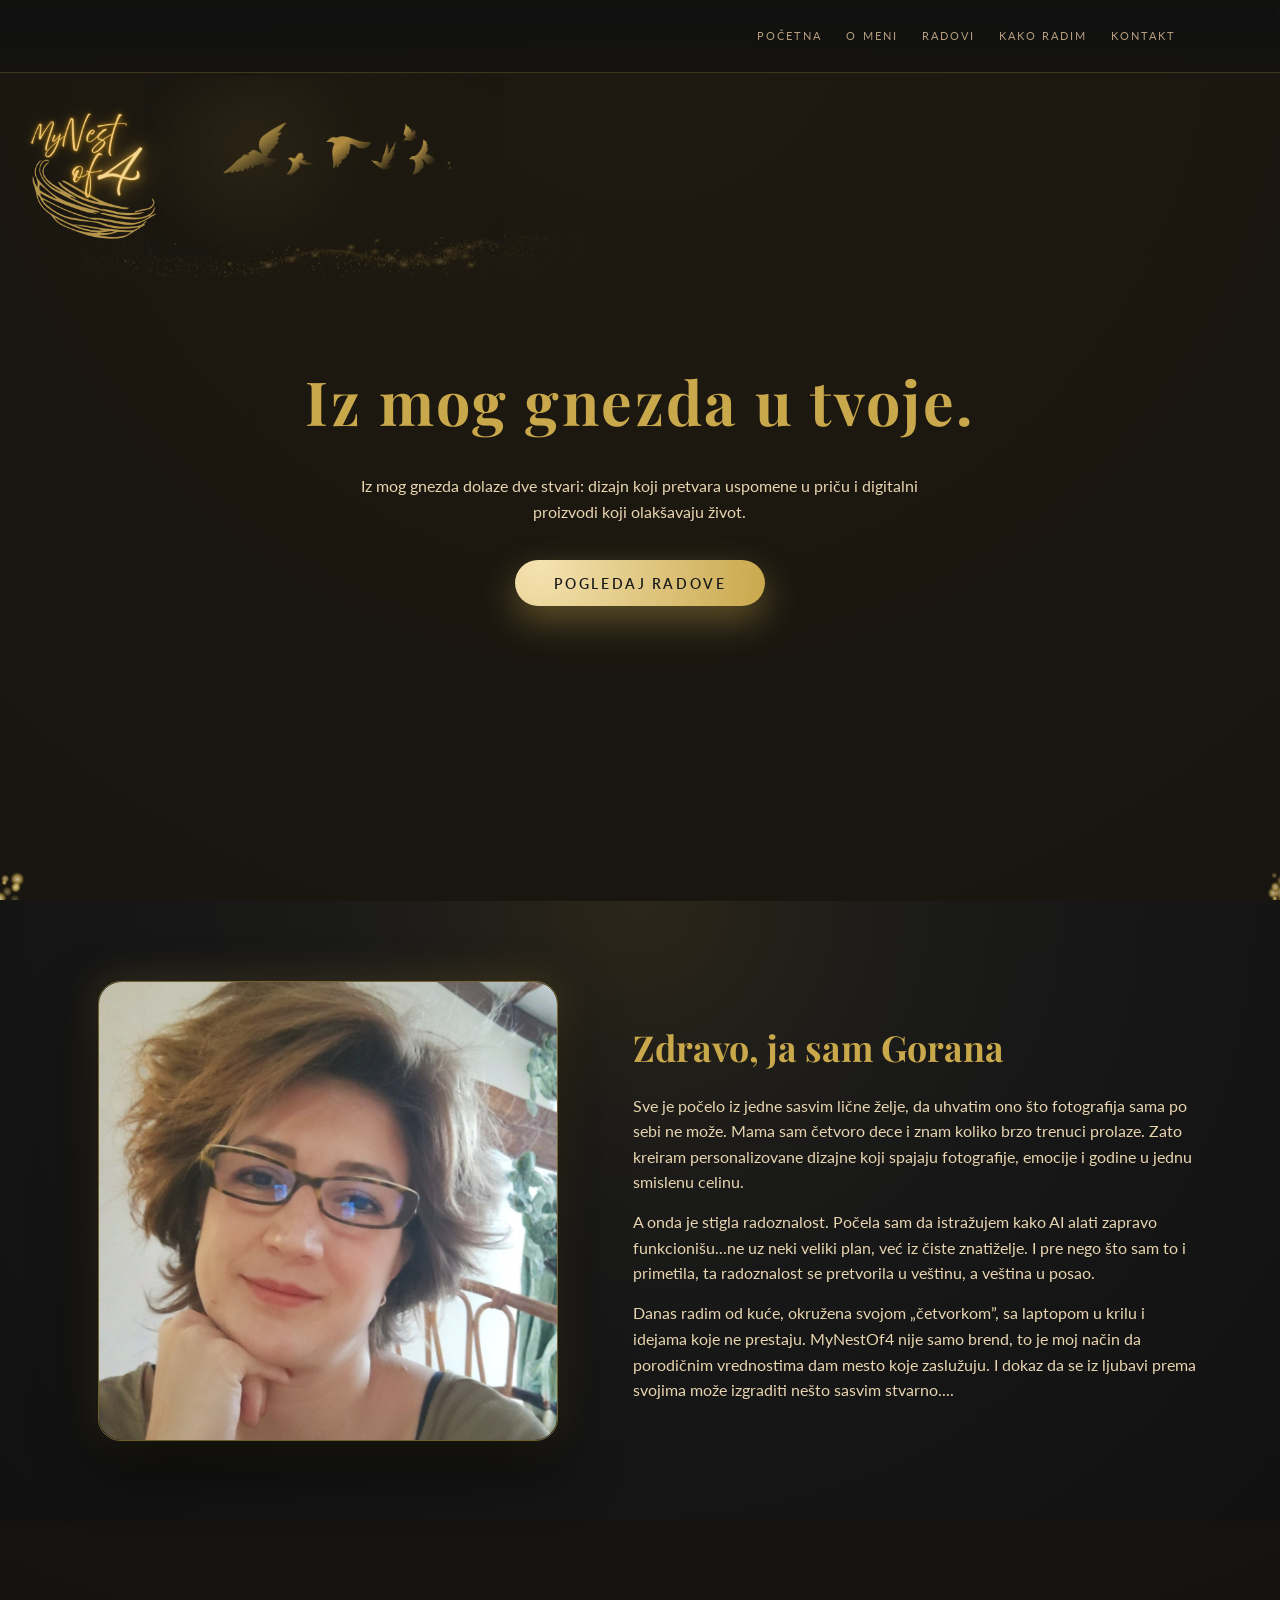
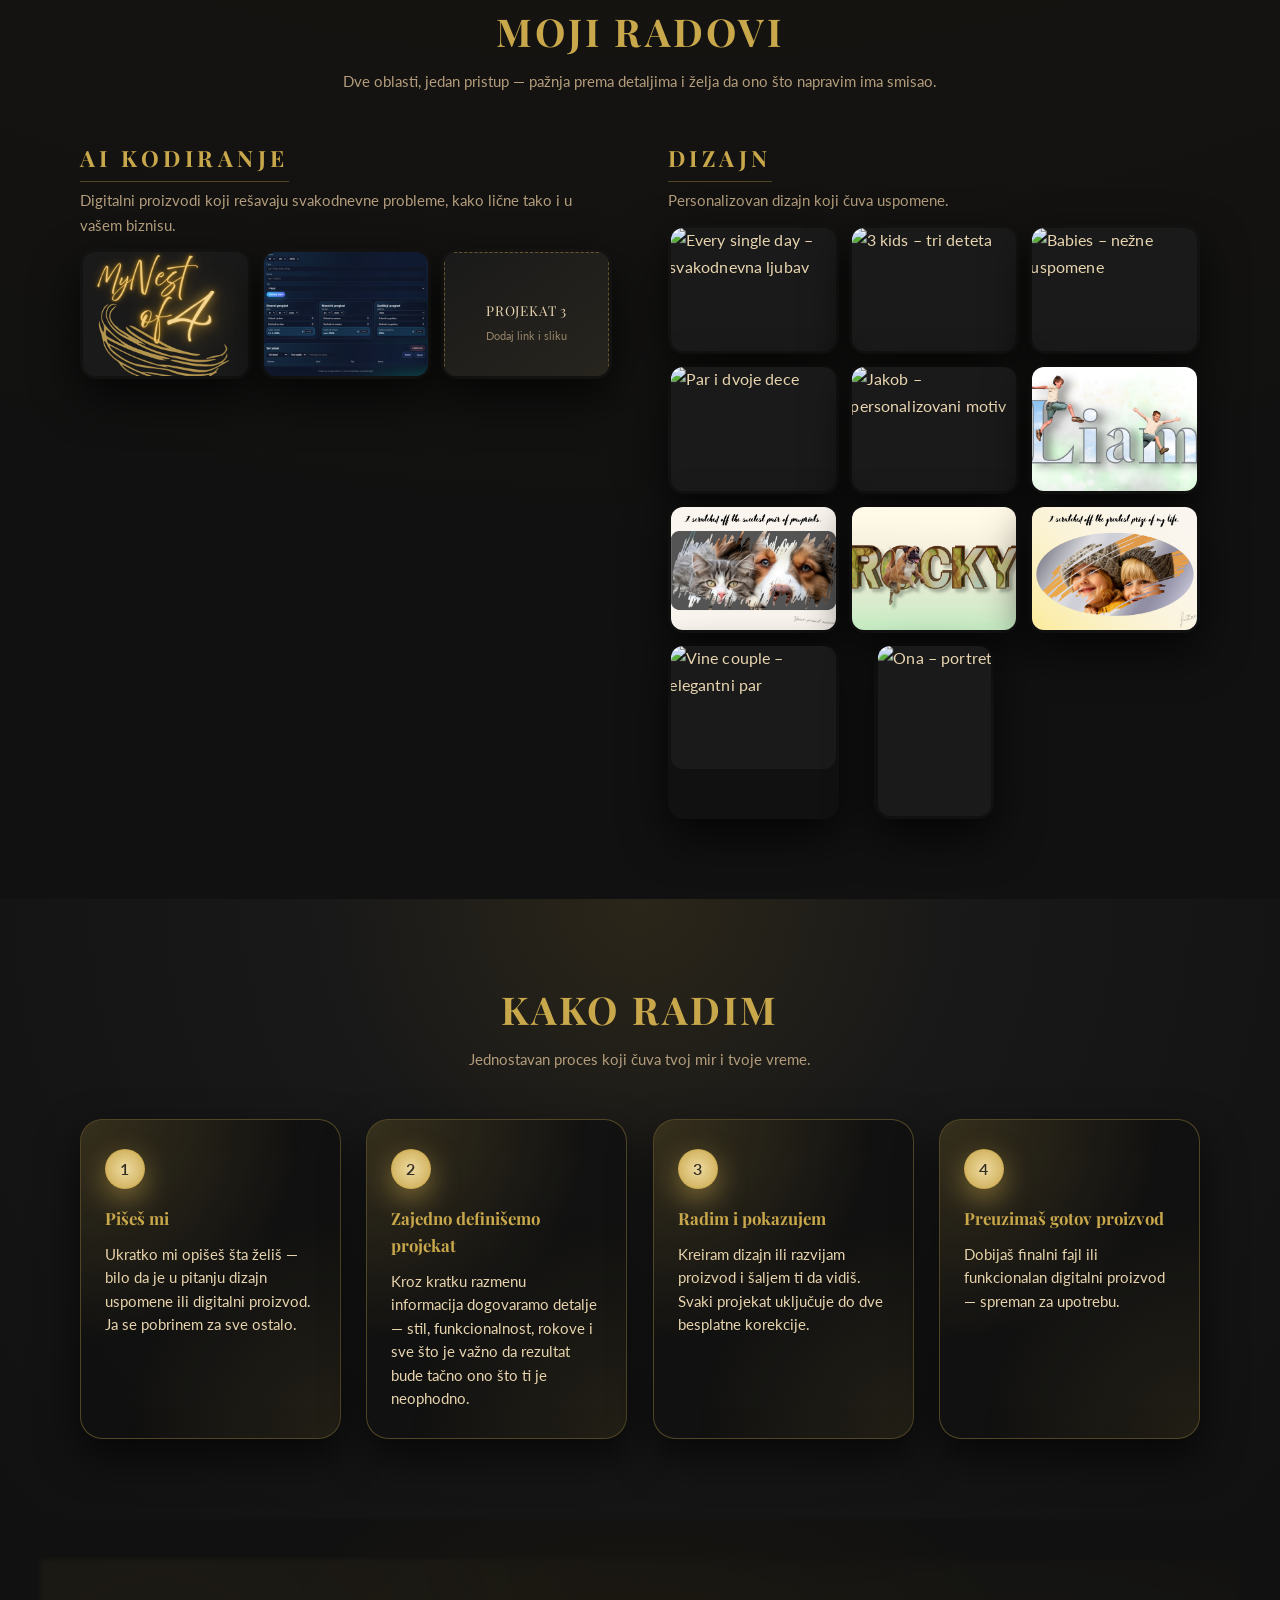
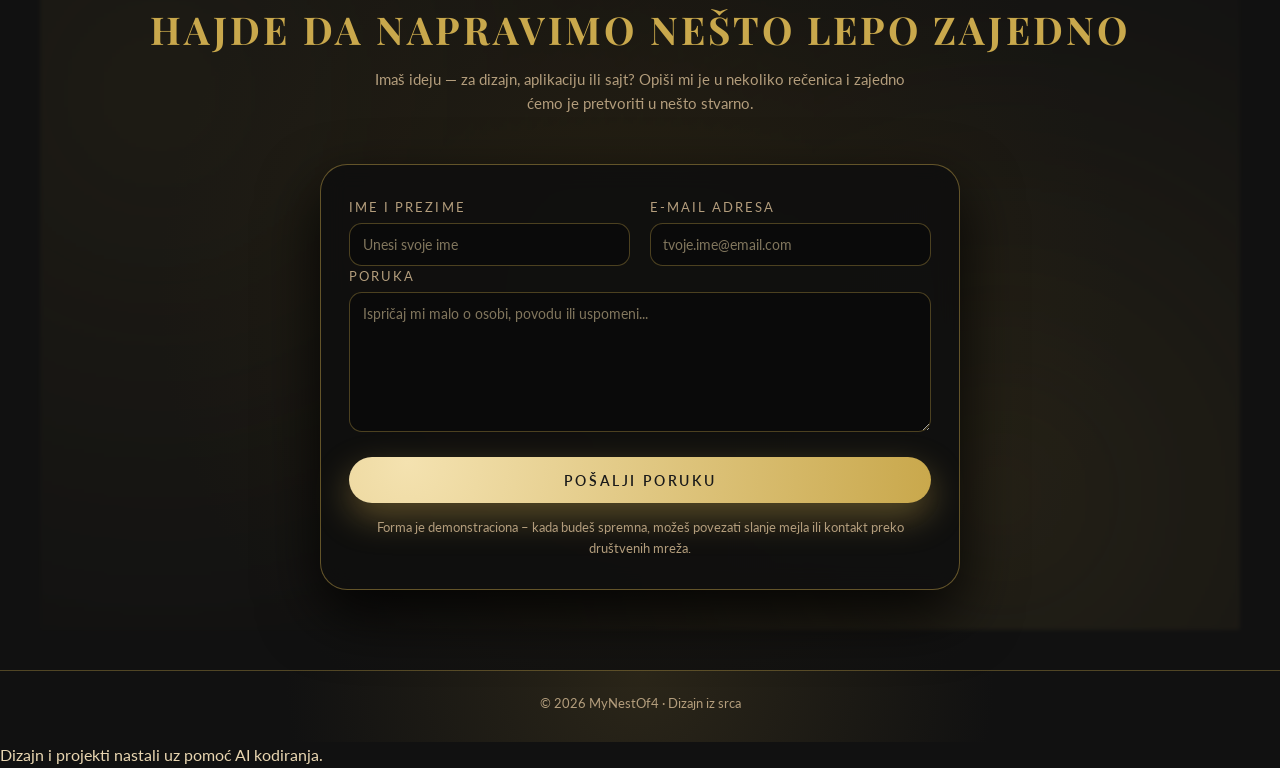
==== index.html @ b19127e7 "MyNestOf4 portfolio - inicijalni commit sa svim sekcijama, slikama i animacijama Made-with: Cursor" ====
<!DOCTYPE html>
<html lang="sr">
<head>
  <meta charset="UTF-8" />
  <meta name="viewport" content="width=device-width, initial-scale=1.0" />
  <title>MyNestOf4 – Portfolio</title>
  <meta name="description" content="MyNestOf4 – personalizovani grafički dizajn koji spaja fotografije, emocije i uspomene u jednu priču." />

  <!-- Google Fonts -->
  <link rel="preconnect" href="https://fonts.googleapis.com" />
  <link rel="preconnect" href="https://fonts.gstatic.com" crossorigin />
  <link href="https://fonts.googleapis.com/css2?family=Dancing+Script:wght@500;600&family=Lato:wght@300;400;500;700&family=Playfair+Display:wght@500;600;700&display=swap" rel="stylesheet" />

  <link rel="stylesheet" href="styles.css?v=3" />
</head>
<body>
  <!-- Floating background particles -->
  <canvas id="particle-canvas"></canvas>

  <!-- Navigation -->
  <header class="navbar">
    <div class="nav-inner">
      <nav class="nav-links">
        <a href="#hero">Početna</a>
        <a href="#about">O meni</a>
        <a href="#portfolio">Radovi</a>
        <a href="#process">Kako radim</a>
        <a href="#contact">Kontakt</a>
      </nav>
    </div>
  </header>

  <!-- Zlatna linija – desna ivica, završava ispod slika -->
  <div class="decor-line-right">
    <img src="images/zlatna linija.png" alt="" aria-hidden="true" />
  </div>

  <!-- Hero -->
  <section id="hero" class="section hero section-observe">
    <div class="hero-logo">
      <img src="images/logo transparent.png?v=2" alt="My Nest Of 4 logo" class="logo-image" />
      <div class="hero-birds-wrap">
        <video id="birds-video-a" class="hero-birds hero-birds-layer" src="images/ptice video.mp4?v=7" muted playsinline poster="images/ptice.png" aria-hidden="true"></video>
        <video id="birds-video-b" class="hero-birds hero-birds-layer" src="images/ptice video.mp4?v=7" muted playsinline poster="images/ptice.png" aria-hidden="true"></video>
        <img src="images/zvedana prasina.png?v=2" alt="" class="hero-birds-prasina hero-birds-prasina--edge" aria-hidden="true" />
      </div>
    </div>
    <div class="hero-content">
      <h1 class="hero-heading">Iz mog gnezda u tvoje.</h1>
      <p class="hero-subtext">
        Iz mog gnezda dolaze dve stvari: dizajn koji pretvara uspomene u priču i digitalni proizvodi koji olakšavaju život.
      
      </p>
      <button class="btn btn-gold" data-scroll-to="#portfolio">
        Pogledaj radove
      </button>
    </div>
  </section>

  <!-- O meni -->
  <section id="about" class="section section-dark section-observe">
    <div class="section-inner about-layout">
      <div class="about-photo float-slow section-observe-left">
        <div class="photo-frame">
          <img src="images/gorana-portret.png?v=2" alt="Gorana – osnivač MyNestOf4 brenda" />
        </div>
      </div>
      <div class="about-text section-observe-right">
        <h2>Zdravo, ja sam Gorana</h2>
        <p>
          Sve je počelo iz jedne sasvim lične želje, da uhvatim ono što fotografija sama po sebi ne može. Mama sam četvoro dece i znam koliko brzo trenuci prolaze. Zato kreiram personalizovane dizajne koji spajaju fotografije, emocije i godine u jednu smislenu celinu.
        </p>
        <p>
          A onda je stigla radoznalost. Počela sam da istražujem kako AI alati zapravo funkcionišu...ne uz neki veliki plan, već iz čiste znatiželje. I pre nego što sam to i primetila, ta radoznalost se pretvorila u veštinu, a veština u posao.
        </p>
        <p>
          Danas radim od kuće, okružena svojom „četvorkom”, sa laptopom u krilu i idejama koje ne prestaju. MyNestOf4 nije samo brend, to je moj način da porodičnim vrednostima dam mesto koje zaslužuju. I dokaz da se iz ljubavi prema svojima može izgraditi nešto sasvim stvarno....
        </p>
      </div>
    </div>
  </section>

  <!-- Radovi -->
  <section id="portfolio" class="section section-observe">
    <div class="section-inner">
      <header class="section-header">
        <h2>Moji radovi</h2>
        <p>Dve oblasti, jedan pristup — pažnja prema detaljima i želja da ono što napravim ima smisao.</p>
      </header>

      <div class="portfolio-split">
        <!-- Levo: AI kodiranje -->
        <div class="portfolio-column portfolio-column--apps">
          <h3 class="portfolio-subtitle">AI kodiranje</h3>
          <p class="portfolio-subtitle-desc">Digitalni proizvodi koji rešavaju svakodnevne probleme, kako lične tako i u vašem biznisu.</p>
          <div class="portfolio-grid portfolio-grid--small portfolio-grid--apps">
        <a href="./" class="portfolio-item portfolio-item-app float-up" target="_blank" rel="noopener" title="Otvori portfolio">
          <div class="portfolio-image">
            <img src="images/logo transparent.png?v=2" alt="Portfolio My Nest Of 4" />
            <div class="portfolio-overlay">
              <span>Portfolio – My Nest Of 4</span>
            </div>
          </div>
        </a>
        <a href="https://licnefinansijedz2.netlify.app/" class="portfolio-item portfolio-item-app float-up" target="_blank" rel="noopener" title="Lične finansije – Tracker">
          <div class="portfolio-image">
            <img src="images/app licne finansije.png" alt="Lične finansije – praćenje prihoda i rashoda" />
            <div class="portfolio-overlay">
              <span>Otvori app</span>
            </div>
          </div>
        </a>
        <a href="#" class="portfolio-item portfolio-item-app float-up" target="_blank" rel="noopener">
          <div class="portfolio-image">
            <div class="portfolio-placeholder">
              <span>Projekat 3</span>
              <small>Dodaj link i sliku</small>
            </div>
          </div>
        </a>
          </div>
        </div>

        <!-- Desno: Dizajn -->
        <div class="portfolio-column portfolio-column--dizajn">
          <h3 class="portfolio-subtitle">Dizajn</h3>
          <p class="portfolio-subtitle-desc">Personalizovan dizajn koji čuva uspomene.</p>
          <div class="portfolio-grid portfolio-grid--small">
        <div class="portfolio-item float-up">
          <div class="portfolio-image">
            <img src="images/Every single day.png?v=4" alt="Every single day – svakodnevna ljubav" />
            <div class="portfolio-overlay">
              <span>Every single day</span>
            </div>
          </div>
        </div>

        <div class="portfolio-item float-up">
          <div class="portfolio-image">
            <img src="images/3 kids.png?v=2" alt="3 kids – tri deteta" />
            <div class="portfolio-overlay">
              <span>3 kids</span>
            </div>
          </div>
        </div>

        <div class="portfolio-item float-up">
          <div class="portfolio-image">
            <img src="images/babies.png?v=2" alt="Babies – nežne uspomene" />
            <div class="portfolio-overlay">
              <span>Babies</span>
            </div>
          </div>
        </div>

        <div class="portfolio-item float-up">
          <div class="portfolio-image">
            <img src="images/couple 2 kids.png?v=2" alt="Par i dvoje dece" />
            <div class="portfolio-overlay">
              <span>Par i dvoje dece</span>
            </div>
          </div>
        </div>

        <div class="portfolio-item float-up">
          <div class="portfolio-image">
            <img src="images/1.Jakob.png?v=2" alt="Jakob – personalizovani motiv" />
            <div class="portfolio-overlay">
              <span>Jakob</span>
            </div>
          </div>
        </div>

        <div class="portfolio-item float-up">
          <div class="portfolio-image">
            <img src="images/1.Liam.png?v=2" alt="Liam – tipografski portret" />
            <div class="portfolio-overlay">
              <span>Liam</span>
            </div>
          </div>
        </div>

        <div class="portfolio-item float-up">
          <div class="portfolio-image">
            <img src="images/pats.png?v=2" alt="Pets – ljubimci kao deo porodice" />
            <div class="portfolio-overlay">
              <span>Pets</span>
            </div>
          </div>
        </div>

        <div class="portfolio-item float-up">
          <div class="portfolio-image">
            <img src="images/1.Rocky.png?v=2" alt="Rocky – tipografski ljubimac" />
            <div class="portfolio-overlay">
              <span>Rocky</span>
            </div>
          </div>
        </div>

        <!-- privremeno uklonjen through the years rad -->

        <div class="portfolio-item float-up">
          <div class="portfolio-image">
            <img src="images/1.Greb.png?v=2" alt="Grebb – romantični portret para" />
            <div class="portfolio-overlay">
              <span>Grebb</span>
            </div>
          </div>
        </div>

        <!-- privremeno uklonjen Ona portret rad -->

        <div class="portfolio-item float-up">
          <div class="portfolio-image">
            <img src="images/Vine couple.png?v=2" alt="Vine couple – elegantni par" />
            <div class="portfolio-overlay">
              <span>Vine couple</span>
            </div>
          </div>
        </div>

        <div class="portfolio-item float-up portfolio-item-portrait">
          <div class="portfolio-image">
            <img src="images/ona.png?v=2" alt="Ona – portret" />
            <div class="portfolio-overlay">
              <span>Ona</span>
            </div>
          </div>
        </div>

          </div>
        </div>
      </div>
    </div>
  </section>

  <!-- Kako radim -->
  <section id="process" class="section section-dark section-observe">
    <div class="section-inner">
      <header class="section-header">
        <h2>Kako radim</h2>
        <p>Jednostavan proces koji čuva tvoj mir i tvoje vreme.</p>
      </header>

      <div class="process-steps">
        <div class="process-step section-observe">
          <div class="step-circle">1</div>
          <h3>Pišeš mi</h3>
          <p>
            Ukratko mi opišeš šta želiš — bilo da je u pitanju dizajn uspomene ili digitalni proizvod. Ja se pobrinem za sve ostalo.
          </p>
        </div>
        <div class="process-step section-observe">
          <div class="step-circle">2</div>
          <h3>Zajedno definišemo projekat</h3>
          <p>
            Kroz kratku razmenu informacija dogovaramo detalje — stil, funkcionalnost, rokove i sve što je važno da rezultat bude tačno ono što ti je neophodno.
          </p>
        </div>
        <div class="process-step section-observe">
          <div class="step-circle">3</div>
          <h3>Radim i pokazujem</h3>
          <p>
            Kreiram dizajn ili razvijam proizvod i šaljem ti da vidiš. Svaki projekat uključuje do dve besplatne korekcije.
          </p>
        </div>
        <div class="process-step section-observe">
          <div class="step-circle">4</div>
          <h3>Preuzimaš gotov proizvod</h3>
          <p>
            Dobijaš finalni fajl ili funkcionalan digitalni proizvod — spreman za upotrebu.
          </p>
        </div>
      </div>
    </div>
  </section>

  <!-- Kontakt -->
  <section id="contact" class="section contact-section section-observe">
    <div class="section-inner contact-inner">
      <header class="section-header">
        <h2>Hajde da napravimo nešto lepo zajedno</h2>
        <p>
          Imaš ideju — za dizajn, aplikaciju ili sajt? Opiši mi je u nekoliko rečenica i zajedno ćemo je pretvoriti u nešto stvarno.
        </p>
      </header>

      <form class="contact-form" autocomplete="on">
        <div class="form-row">
          <div class="form-group">
            <label for="name">Ime i prezime</label>
            <input type="text" id="name" name="name" placeholder="Unesi svoje ime" required />
          </div>
          <div class="form-group">
            <label for="email">E-mail adresa</label>
            <input type="email" id="email" name="email" placeholder="tvoje.ime@email.com" required />
          </div>
        </div>
        <div class="form-group">
          <label for="message">Poruka</label>
          <textarea id="message" name="message" rows="5" placeholder="Ispričaj mi malo o osobi, povodu ili uspomeni..."></textarea>
        </div>
        <button type="submit" class="btn btn-gold">
          Pošalji poruku
        </button>
        <p class="form-note">
          Forma je demonstraciona – kada budeš spremna, možeš povezati slanje mejla ili kontakt preko društvenih mreža.
        </p>
      </form>
    </div>
  </section>

  <footer class="footer">
    <div class="footer-inner">
      <span>© <span id="year"></span> MyNestOf4 · Dizajn iz srca</span>
    </div>
  </footer>

  <script src="script.js"></script>
</body>
</html>

Dizajn i projekti nastali uz pomoć AI kodiranja.
---- styles.css ----
:root {
  --color-bg: #111111;
  --color-bg-alt: #1a1a1a;
  --color-gold: #c9a84c;
  --color-text: #e8d5b0;
  --color-text-muted: #b39d7c;
  --nav-height: 72px;
}

*,
*::before,
*::after {
  box-sizing: border-box;
}

html {
  scroll-behavior: smooth;
}

body {
  margin: 0;
  min-height: 100vh;
  font-family: "Lato", system-ui, -apple-system, BlinkMacSystemFont, "Segoe UI",
    sans-serif;
  background: radial-gradient(circle at top, #1f1a10 0, var(--color-bg) 55%);
  color: var(--color-text);
  line-height: 1.6;
  overflow-x: hidden;
}

img {
  max-width: 100%;
  display: block;
}

button,
input,
textarea {
  font-family: inherit;
}

section {
  position: relative;
}

/* Canvas background for particles */

#particle-canvas {
  position: fixed;
  inset: 0;
  width: 100%;
  height: 100%;
  z-index: 11;
  background: transparent;
  pointer-events: none;
}

/* Navbar */

.navbar {
  position: sticky;
  top: 0;
  z-index: 20;
  backdrop-filter: blur(18px);
  background: linear-gradient(
    to bottom,
    rgba(17, 17, 17, 0.96),
    rgba(17, 17, 17, 0.9),
    rgba(17, 17, 17, 0.7)
  );
  border-bottom: 1px solid rgba(201, 168, 76, 0.25);
}

.nav-inner {
  max-width: 1120px;
  margin: 0 auto;
  padding: 0 1.5rem;
  height: var(--nav-height);
  display: flex;
  align-items: center;
  justify-content: flex-end;
  gap: 1.5rem;
}

.logo-image {
  width: 160px;
  height: 160px;
  object-fit: contain;
}

.hero-logo {
  position: absolute !important;
  top: 1rem;
  left: 1rem;
  z-index: 10;
  pointer-events: none;
  animation: floatSlow 18s ease-in-out infinite alternate;
}

/* Logo u hero-u – bez okvira i ivica (transparentan logo) */
.hero-logo .logo-image {
  display: block;
  position: relative;
  z-index: 1;
  border-radius: 0;
  box-shadow: none;
  background: transparent;
}

.hero-birds-wrap {
  position: absolute;
  left: 100%;
  margin-left: -2rem;
  top: 48%;
  transform: translateY(-50%);
  width: 360px;
  min-width: 360px;
  z-index: 0;
  pointer-events: none;
}
.hero-birds-wrap::after {
  content: "";
  position: absolute;
  inset: 0;
  z-index: 3;
  background:
    radial-gradient(
      ellipse 95% 95% at 50% 50%,
      transparent 45%,
      rgba(17, 17, 17, 0.2) 70%,
      rgba(17, 17, 17, 0.45) 100%
    ),
    radial-gradient(
      circle at 30% 40%,
      rgba(201, 168, 76, 0.08) 0%,
      rgba(31, 26, 16, 0.2) 40%,
      transparent 70%
    );
  pointer-events: none;
  mix-blend-mode: overlay;
}
.hero-birds-layer {
  position: absolute;
  inset: 0;
  width: 100% !important;
  min-width: 100%;
  height: 100%;
  object-fit: contain;
  transition: opacity 0.45s ease-in-out;
}
.hero-birds-wrap .hero-birds-layer:first-of-type {
  position: relative;
  z-index: 0;
}
.hero-birds-wrap .hero-birds-layer:last-of-type {
  z-index: 1;
}
.hero-birds-prasina {
  position: absolute;
  left: 0;
  right: 0;
  width: 100%;
  object-fit: cover;
  pointer-events: none;
}
.hero-birds-prasina--under {
  bottom: 0;
  height: 35%;
  z-index: 0;
  opacity: 0.5;
  object-position: center bottom;
}
.hero-birds-prasina--over {
  bottom: 0;
  height: 40%;
  z-index: 2;
  opacity: 0.7;
  object-position: center bottom;
}
.hero-birds-prasina--edge {
  bottom: 0;
  height: 24%;
  width: 100%;
  z-index: 2;
  opacity: 0.75;
  transform: translateY(50%) scaleX(1.5);
  transform-origin: center bottom;
  object-position: center center;
}
.hero-birds {
  opacity: 0.9;
  display: block;
  animation: birdFly 7s ease-in-out infinite;
}

/* Zlatna linija – fiksirana uz desnu ivicu, od vrha do ispod portfolija */
.decor-line-right {
  position: fixed;
  top: 0;
  right: 0;
  width: 80px;
  min-width: 80px;
  height: 200vh;
  max-height: 2200px;
  pointer-events: none;
  z-index: 50;
  display: flex;
  justify-content: flex-end;
  align-items: flex-start;
  overflow: hidden;
}

.decor-line-right img {
  display: block;
  height: 100%;
  width: auto;
  min-width: 60px;
  max-width: none;
  object-fit: cover;
  object-position: right top;
  opacity: 0.9;
}

.nav-links {
  display: flex;
  align-items: center;
  gap: 1.5rem;
  font-size: 0.9rem;
}

.nav-links a {
  position: relative;
  color: var(--color-text-muted);
  text-decoration: none;
  text-transform: uppercase;
  letter-spacing: 0.18em;
  font-size: 0.7rem;
  transition: color 200ms ease;
}

.nav-links a::after {
  content: "";
  position: absolute;
  left: 0;
  bottom: -0.4rem;
  width: 0;
  height: 1px;
  background: linear-gradient(
    90deg,
    rgba(201, 168, 76, 0.1),
    rgba(201, 168, 76, 0.9),
    rgba(201, 168, 76, 0.2)
  );
  transition: width 220ms ease;
}

.nav-links a:hover {
  color: var(--color-text);
}

.nav-links a:hover::after {
  width: 100%;
}

/* Sections */

.section {
  padding: clamp(5rem, 8vh, 6.5rem) 1.5rem;
}

.section-dark {
  background: radial-gradient(
    circle at top,
    #2b2619 0,
    rgba(26, 26, 26, 0.95) 35%,
    #111111 100%
  );
}

.section-inner {
  max-width: 1120px;
  margin: 0 auto;
}

.section-header {
  text-align: center;
  margin-bottom: 3rem;
}

.section-header h2 {
  margin: 0 0 0.4rem;
  font-family: "Playfair Display", serif;
  font-size: clamp(2rem, 3vw, 2.4rem);
  letter-spacing: 0.08em;
  text-transform: uppercase;
  color: var(--color-gold);
}

.section-header p {
  margin: 0;
  color: var(--color-text-muted);
  max-width: 560px;
  margin-inline: auto;
  font-size: 0.95rem;
}

#portfolio .section-header p {
  max-width: 900px;
}

/* Hero */

.hero {
  position: relative;
  min-height: calc(100vh - var(--nav-height));
  display: flex;
  align-items: center;
  justify-content: center;
  text-align: center;
}

.hero-content {
  max-width: 760px;
  margin: 0 auto;
  padding-block: 2rem 3rem;
  position: relative;
  text-align: center;
}

.hero-heading {
  font-family: "Playfair Display", serif;
  font-size: clamp(2.6rem, 5vw, 3.8rem);
  letter-spacing: 0.04em;
  margin: 0 0 1.5rem;
  color: var(--color-gold);
}

.hero-subtext {
  margin: 0 auto 2.2rem;
  max-width: 560px;
  color: var(--color-text);
  font-size: 1.02rem;
}

.btn {
  display: inline-flex;
  align-items: center;
  justify-content: center;
  padding: 0.9rem 2.4rem;
  border-radius: 999px;
  border: none;
  cursor: pointer;
  font-size: 0.9rem;
  letter-spacing: 0.18em;
  text-transform: uppercase;
  font-weight: 600;
  transition: transform 180ms ease, box-shadow 180ms ease,
    background 220ms ease, color 220ms ease;
}

.btn-gold {
  background: radial-gradient(circle at 10% 10%, #f4e2b0, var(--color-gold));
  color: #1a1a1a;
  box-shadow: 0 14px 35px rgba(201, 168, 76, 0.4);
}

.btn-gold:hover {
  transform: translateY(-2px);
  box-shadow: 0 18px 40px rgba(201, 168, 76, 0.6);
  background: radial-gradient(
    circle at 10% 10%,
    #fff5d2,
    #e1c272,
    var(--color-gold)
  );
}

.btn-gold:active {
  transform: translateY(0);
  box-shadow: 0 10px 26px rgba(201, 168, 76, 0.35);
}

/* About */

.about-layout {
  display: grid;
  grid-template-columns: minmax(0, 1.05fr) minmax(0, 1.2fr);
  gap: 3.5rem;
  align-items: center;
}

.about-photo {
  position: relative;
  z-index: 12; /* slika iznad lebdećih čestica */
  max-width: 460px;
  margin-inline: auto;
}

.photo-frame {
  position: relative;
  display: flex;
  align-items: flex-start;
  justify-content: center;
  border-radius: 1.4rem;
  overflow: visible;
  border: 1px solid rgba(201, 168, 76, 0.5);
  box-shadow: 0 25px 60px rgba(0, 0, 0, 0.65),
    0 0 40px rgba(201, 168, 76, 0.25);
}

.photo-frame img {
  width: 100%;
  height: auto;
  object-fit: contain;
  object-position: top center;
  border-radius: 1.4rem;
}

.photo-frame::before {
  content: "";
  position: absolute;
  inset: 0;
  border-radius: inherit;
  background: radial-gradient(
    circle at top left,
    rgba(201, 168, 76, 0.35),
    transparent 55%
  );
  mix-blend-mode: soft-light;
  pointer-events: none;
}

.about-text h2 {
  font-family: "Playfair Display", serif;
  font-size: clamp(2rem, 2.8vw, 2.3rem);
  margin: 0 0 1rem;
  color: var(--color-gold);
}

.about-text p {
  margin: 0 0 0.9rem;
  color: var(--color-text);
}

.about-text p:last-child {
  margin-bottom: 0;
}

/* Portfolio */

#portfolio {
  position: relative;
  z-index: 12; /* iznad lebdećih čestica */
}

.portfolio-split {
  display: grid;
  grid-template-columns: 1fr 1fr;
  gap: 3.5rem;
  align-items: start;
  margin-top: 1rem;
}

.portfolio-column {
  min-width: 0;
}

#portfolio .portfolio-column {
  max-width: 540px;
  justify-self: center;
}

#portfolio .portfolio-column:first-child {
  justify-self: end;
}

#portfolio .portfolio-column:last-child {
  justify-self: start;
}

#portfolio .portfolio-subtitle {
  font-size: 1.4rem;
  letter-spacing: 0.2em;
}

#portfolio .portfolio-subtitle-desc {
  font-size: 0.95rem;
  margin-bottom: 0.75rem;
}

#portfolio .portfolio-grid--small {
  gap: 0.6rem;
}

#portfolio .portfolio-grid--small .portfolio-item {
  padding: 0.2rem;
}

#portfolio .portfolio-grid--small .portfolio-overlay span {
  font-size: 0.82rem;
}

.portfolio-subtitle {
  font-family: "Playfair Display", serif;
  font-size: 1.35rem;
  letter-spacing: 0.2em;
  text-transform: uppercase;
  color: var(--color-gold);
  margin: 0 0 0.4rem;
  padding-bottom: 0.25rem;
  border-bottom: 1px solid rgba(201, 168, 76, 0.35);
  display: inline-block;
}
.portfolio-column + .portfolio-column .portfolio-subtitle {
  margin-top: 0;
}
.portfolio-subtitle-desc {
  color: var(--color-text-muted);
  font-size: 0.85rem;
  margin: 0 0 1rem;
  max-width: 100%;
}

.portfolio-grid {
  display: grid;
  grid-template-columns: repeat(3, minmax(0, 1fr));
  gap: 1.6rem;
}

/* Manje kartice u split prikazu (levo / desno) */
.portfolio-grid--small {
  grid-template-columns: repeat(3, minmax(0, 1fr));
  gap: 0.9rem;
}
.portfolio-grid--small .portfolio-item {
  padding: 0.35rem;
  border-radius: 1rem;
}
.portfolio-grid--small .portfolio-image {
  border-radius: 0.75rem;
}
.portfolio-grid--small .portfolio-image img {
  border-radius: 0.75rem;
}
.portfolio-grid--small .portfolio-overlay span {
  font-size: 0.7rem;
}
.portfolio-grid--small .portfolio-item-portrait {
  max-width: 140px;
}

.portfolio-grid--apps {
  margin-top: 0;
}

.portfolio-item {
  position: relative;
  overflow: visible;
  border-radius: 1.4rem;
  background: transparent;
  box-shadow: 0 18px 45px rgba(0, 0, 0, 0.7);
  padding: 0.55rem;
  z-index: 0;
  transition: z-index 0s 0.2s;
}
.portfolio-item:hover {
  z-index: 100;
  transition: z-index 0s 0s;
}
.portfolio-image {
  position: relative;
  isolation: isolate;
  width: 100%;
  /* landscape – zajednički odnos za većinu radova */
  aspect-ratio: 4 / 3;
  overflow: hidden;
  border-radius: 1.1rem;
  background: var(--color-bg-alt);
  transition: transform 350ms ease;
}

/* portreti – uži, viši okvir da se cela slika vidi */
.portfolio-item-portrait {
  justify-self: center;
  max-width: 280px;
}
.portfolio-item-portrait .portfolio-image {
  aspect-ratio: 2 / 3;
}


.portfolio-image img {
  width: 100%;
  height: 100%;
  object-fit: cover;
  transform: scale(1.02);
  transition: transform 260ms ease;
  border-radius: 1.1rem;
}

.portfolio-overlay {
  position: absolute;
  inset: 0;
  background: radial-gradient(
    circle at top,
    rgba(201, 168, 76, 0.1),
    rgba(0, 0, 0, 0.9)
  );
  color: var(--color-text);
  display: flex;
  align-items: flex-end;
  justify-content: center;
  padding: 1.5rem;
  opacity: 0;
  transform: translateY(15%);
  transition: opacity 220ms ease, transform 220ms ease;
}

.portfolio-overlay span {
  font-family: "Playfair Display", serif;
  letter-spacing: 0.08em;
  text-transform: uppercase;
  font-size: 0.8rem;
}

/* Placeholder za AI kodiranje – kartice bez slike (dodaj kasnije link + img) */
.portfolio-placeholder {
  width: 100%;
  height: 100%;
  min-height: 140px;
  display: flex;
  flex-direction: column;
  align-items: center;
  justify-content: center;
  gap: 0.35rem;
  background: linear-gradient(145deg, rgba(26, 26, 26, 0.95), rgba(201, 168, 76, 0.08));
  border: 1px dashed rgba(201, 168, 76, 0.4);
  color: var(--color-text-muted);
  font-size: 0.85rem;
}
.portfolio-placeholder span {
  font-family: "Playfair Display", serif;
  color: var(--color-text);
  letter-spacing: 0.06em;
  text-transform: uppercase;
}
.portfolio-placeholder small {
  font-size: 0.7rem;
  opacity: 0.8;
}

.portfolio-item-app {
  text-decoration: none;
  color: inherit;
}

.portfolio-item::before {
  content: "";
  position: absolute;
  inset: 0;
  border-radius: inherit;
  border: 1px solid rgba(201, 168, 76, 0.45);
  opacity: 0;
  transform: scale(1.02);
  transition: opacity 220ms ease, transform 220ms ease;
  pointer-events: none;
}

/* zoom na hover – do 2.8×, prelazi preko ostalih slika */
.portfolio-item:hover .portfolio-image {
  transform: scale(2);
  transform-origin: center center;
  transition: transform 400ms ease;
  z-index: 20;
  position: relative;
  box-shadow: 0 25px 60px rgba(0, 0, 0, 0.7), 0 0 0 1px rgba(201, 168, 76, 0.4);
}
.portfolio-item:hover .portfolio-image img {
  transform: none;
  transition: transform 350ms ease;
}

.portfolio-item:hover .portfolio-overlay {
  opacity: 0.12;
  background: rgba(0, 0, 0, 0.15);
  transform: translateY(0);
}

.portfolio-item:hover .portfolio-overlay span {
  opacity: 1;
}

.portfolio-item:hover::before {
  opacity: 1;
  transform: scale(1.03);
}

/* Process */

.process-steps {
  display: grid;
  grid-template-columns: repeat(4, minmax(0, 1fr));
  gap: 1.6rem;
}

.process-step {
  background: rgba(17, 17, 17, 0.8);
  border-radius: 1.4rem;
  padding: 1.8rem 1.5rem 1.7rem;
  border: 1px solid rgba(201, 168, 76, 0.35);
  box-shadow: 0 18px 42px rgba(0, 0, 0, 0.65);
  position: relative;
  overflow: hidden;
}

.process-step::before {
  content: "";
  position: absolute;
  inset: 0;
  background: radial-gradient(
      circle at top left,
      rgba(201, 168, 76, 0.23),
      transparent 55%
    ),
    radial-gradient(
      circle at bottom right,
      rgba(201, 168, 76, 0.11),
      transparent 55%
    );
  opacity: 0.9;
  pointer-events: none;
}

.step-circle {
  width: 40px;
  height: 40px;
  border-radius: 999px;
  border: 1px solid rgba(201, 168, 76, 0.7);
  display: inline-flex;
  align-items: center;
  justify-content: center;
  color: var(--color-text);
  font-weight: 600;
  letter-spacing: 0.08em;
  margin-bottom: 1rem;
  background: radial-gradient(circle, #f4e2b0, var(--color-gold));
  color: #1a1a1a;
  box-shadow: 0 10px 28px rgba(201, 168, 76, 0.55);
}

.process-step h3 {
  margin: 0 0 0.7rem;
  font-size: 1.05rem;
  font-family: "Playfair Display", serif;
  color: var(--color-gold);
}

.process-step p {
  margin: 0;
  color: var(--color-text);
  font-size: 0.92rem;
}

/* Contact */

.contact-section {
  background: radial-gradient(
    circle at center,
    #1f1a10 0,
    rgba(17, 17, 17, 1) 65%
  );
}

.contact-inner {
  position: relative;
}

.contact-inner::before {
  content: "";
  position: absolute;
  inset: -40px;
  background:
    radial-gradient(circle at 10% 20%, rgba(201, 168, 76, 0.1), transparent 55%),
    radial-gradient(circle at 80% 80%, rgba(201, 168, 76, 0.14), transparent 60%);
  opacity: 0.7;
  filter: blur(2px);
  animation: contactFloat 18s ease-in-out infinite alternate;
  pointer-events: none;
  z-index: -1;
}

@keyframes contactFloat {
  0% {
    transform: translate3d(0, 0, 0);
  }
  50% {
    transform: translate3d(0, -10px, 0);
  }
  100% {
    transform: translate3d(0, 10px, 0);
  }
}

.contact-form {
  max-width: 640px;
  margin: 0 auto;
  background: rgba(15, 15, 15, 0.9);
  border-radius: 1.7rem;
  padding: 2rem 1.75rem 1.9rem;
  border: 1px solid rgba(201, 168, 76, 0.45);
  box-shadow: 0 25px 60px rgba(0, 0, 0, 0.85);
  backdrop-filter: blur(12px);
}

.form-row {
  display: grid;
  grid-template-columns: repeat(2, minmax(0, 1fr));
  gap: 1.2rem;
}

.form-group {
  display: flex;
  flex-direction: column;
  gap: 0.35rem;
}

.form-group label {
  font-size: 0.8rem;
  letter-spacing: 0.16em;
  text-transform: uppercase;
  color: var(--color-text-muted);
}

.form-group input,
.form-group textarea {
  background: rgba(10, 10, 10, 0.9);
  border-radius: 0.8rem;
  border: 1px solid rgba(201, 168, 76, 0.35);
  padding: 0.75rem 0.8rem;
  color: var(--color-text);
  font-size: 0.9rem;
  outline: none;
  transition: border-color 180ms ease, box-shadow 180ms ease,
    background 180ms ease;
  resize: vertical;
}

.form-group textarea {
  min-height: 140px;
}

.form-group input::placeholder,
.form-group textarea::placeholder {
  color: rgba(227, 207, 163, 0.55);
}

.form-group input:focus,
.form-group textarea:focus {
  border-color: rgba(201, 168, 76, 0.85);
  box-shadow: 0 0 0 1px rgba(201, 168, 76, 0.55);
  background: rgba(10, 10, 10, 0.96);
}

.contact-form .btn-gold {
  margin-top: 1.6rem;
  width: 100%;
}

.form-note {
  margin: 0.9rem 0 0;
  font-size: 0.8rem;
  color: var(--color-text-muted);
  text-align: center;
}

/* Footer */

.footer {
  padding: 1.4rem 1.5rem 1.8rem;
  border-top: 1px solid rgba(201, 168, 76, 0.35);
  background: radial-gradient(circle at top, #2b2619 0, #111111 55%);
}

.footer-inner {
  max-width: 1120px;
  margin: 0 auto;
  font-size: 0.8rem;
  color: var(--color-text-muted);
  text-align: center;
}

/* Floating / parallax style helpers */

.float-slow {
  animation: floatSlow 18s ease-in-out infinite alternate;
}

@keyframes floatSlow {
  0% {
    transform: translate3d(0, 0, 0);
  }
  50% {
    transform: translate3d(0, -8px, 0);
  }
  100% {
    transform: translate3d(0, 6px, 0);
  }
}

/* Ptice – let (wrapper centrira, video se animira unutra) */
@keyframes birdFly {
  0%, 100% {
    transform: translate(0, 0) scale(1, 1) rotate(0deg);
  }
  12.5% {
    transform: translate(2px, -14px) scale(1.02, 1.04) rotate(0.3deg);
  }
  25% {
    transform: translate(4px, -6px) scale(1.01, 0.97) rotate(0.5deg);
  }
  37.5% {
    transform: translate(1px, -12px) scale(0.99, 1.03) rotate(-0.2deg);
  }
  50% {
    transform: translate(-2px, -4px) scale(0.98, 0.98) rotate(-0.3deg);
  }
  62.5% {
    transform: translate(0, -10px) scale(1, 1.02) rotate(0.1deg);
  }
  75% {
    transform: translate(3px, -7px) scale(1.01, 0.99) rotate(0.2deg);
  }
  87.5% {
    transform: translate(2px, -11px) scale(1.02, 1.03) rotate(0deg);
  }
}

.float-up {
  transform: translateY(22px);
  transition: transform 320ms ease, opacity 320ms ease;
  opacity: 0;
}

.float-up.in-view {
  transform: translateY(0);
  opacity: 1;
}

/* Scroll / intersection animations */

.section-observe {
  opacity: 0;
  transform: translateY(26px);
  transition: opacity 540ms ease, transform 540ms ease;
}

.section-observe.in-view {
  opacity: 1;
  transform: translateY(0);
}

.section-observe-left {
  opacity: 0;
  transform: translateX(-36px);
  transition: opacity 520ms ease, transform 520ms ease;
}

.section-observe-left.in-view {
  opacity: 1;
  transform: translateX(0);
}

.section-observe-right {
  opacity: 0;
  transform: translateX(36px);
  transition: opacity 520ms ease, transform 520ms ease;
}

.section-observe-right.in-view {
  opacity: 1;
  transform: translateX(0);
}

/* Hero initial fade-in */

.hero-content {
  opacity: 0;
  transform: translateY(28px);
  animation: heroIntro 900ms ease-out 120ms forwards;
}

@keyframes heroIntro {
  to {
    opacity: 1;
    transform: translateY(0);
  }
}

/* Responsive */

@media (max-width: 960px) {
  .portfolio-split {
    grid-template-columns: 1fr;
    gap: 2.5rem;
  }

  #portfolio .portfolio-column {
    justify-self: center;
    max-width: 100%;
  }

  .about-layout {
    grid-template-columns: minmax(0, 1fr);
  }

  .about-photo {
    max-width: 460px;
    margin-inline: auto;
  }

  .photo-frame {
    height: auto;
    aspect-ratio: auto;
  }

  .photo-frame img {
    height: auto;
    aspect-ratio: auto;
  }

  .nav-links {
    display: none;
  }

  .section {
    padding-inline: 1.3rem;
  }

  .portfolio-grid {
    grid-template-columns: repeat(2, minmax(0, 1fr));
  }

  .process-steps {
    grid-template-columns: repeat(2, minmax(0, 1fr));
  }
}

@media (max-width: 640px) {
  .hero {
    text-align: center;
  }

  .hero-logo {
    top: 0.7rem;
    left: 0.7rem;
    animation-duration: 18s;
  }

  .logo-image {
    width: 120px;
    height: 120px;
  }

  .hero-birds-wrap {
    width: 240px;
    min-width: 220px;
    margin-left: -0.25rem;
  }

  .hero-subtext {
    max-width: none;
  }

  .section-header {
    margin-bottom: 2.4rem;
  }

  .section-header p {
    font-size: 0.9rem;
  }

  .portfolio-grid {
    grid-template-columns: minmax(0, 1fr);
  }

  .portfolio-grid--small {
    grid-template-columns: minmax(0, 1fr);
  }

  .portfolio-item-portrait {
    max-width: none;
  }

  .process-steps {
    grid-template-columns: minmax(0, 1fr);
  }

  .contact-form {
    padding-inline: 1.3rem;
  }

  .form-row {
    grid-template-columns: minmax(0, 1fr);
  }
}

@media (prefers-reduced-motion: reduce) {
  * {
    scroll-behavior: auto !important;
    animation-duration: 0.001ms !important;
    animation-iteration-count: 1 !important;
    transition-duration: 0.001ms !important;
  }
}
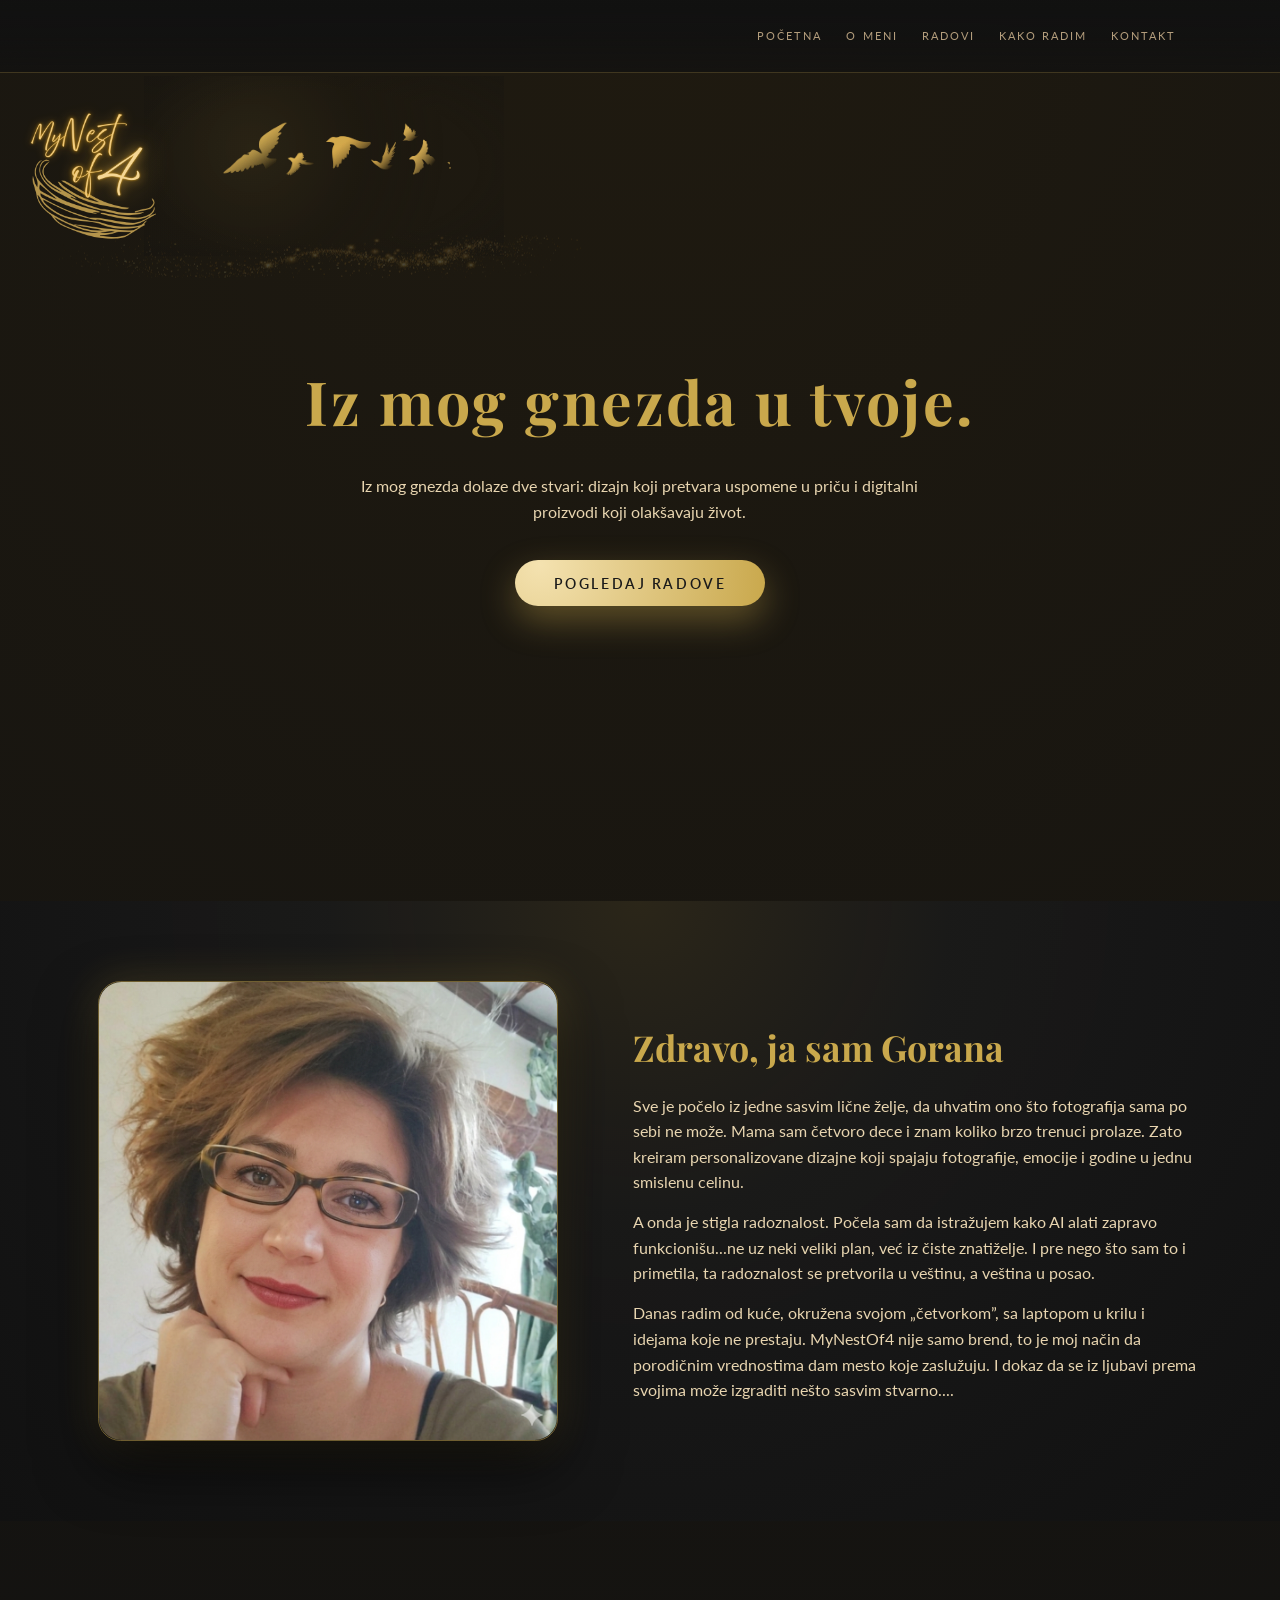
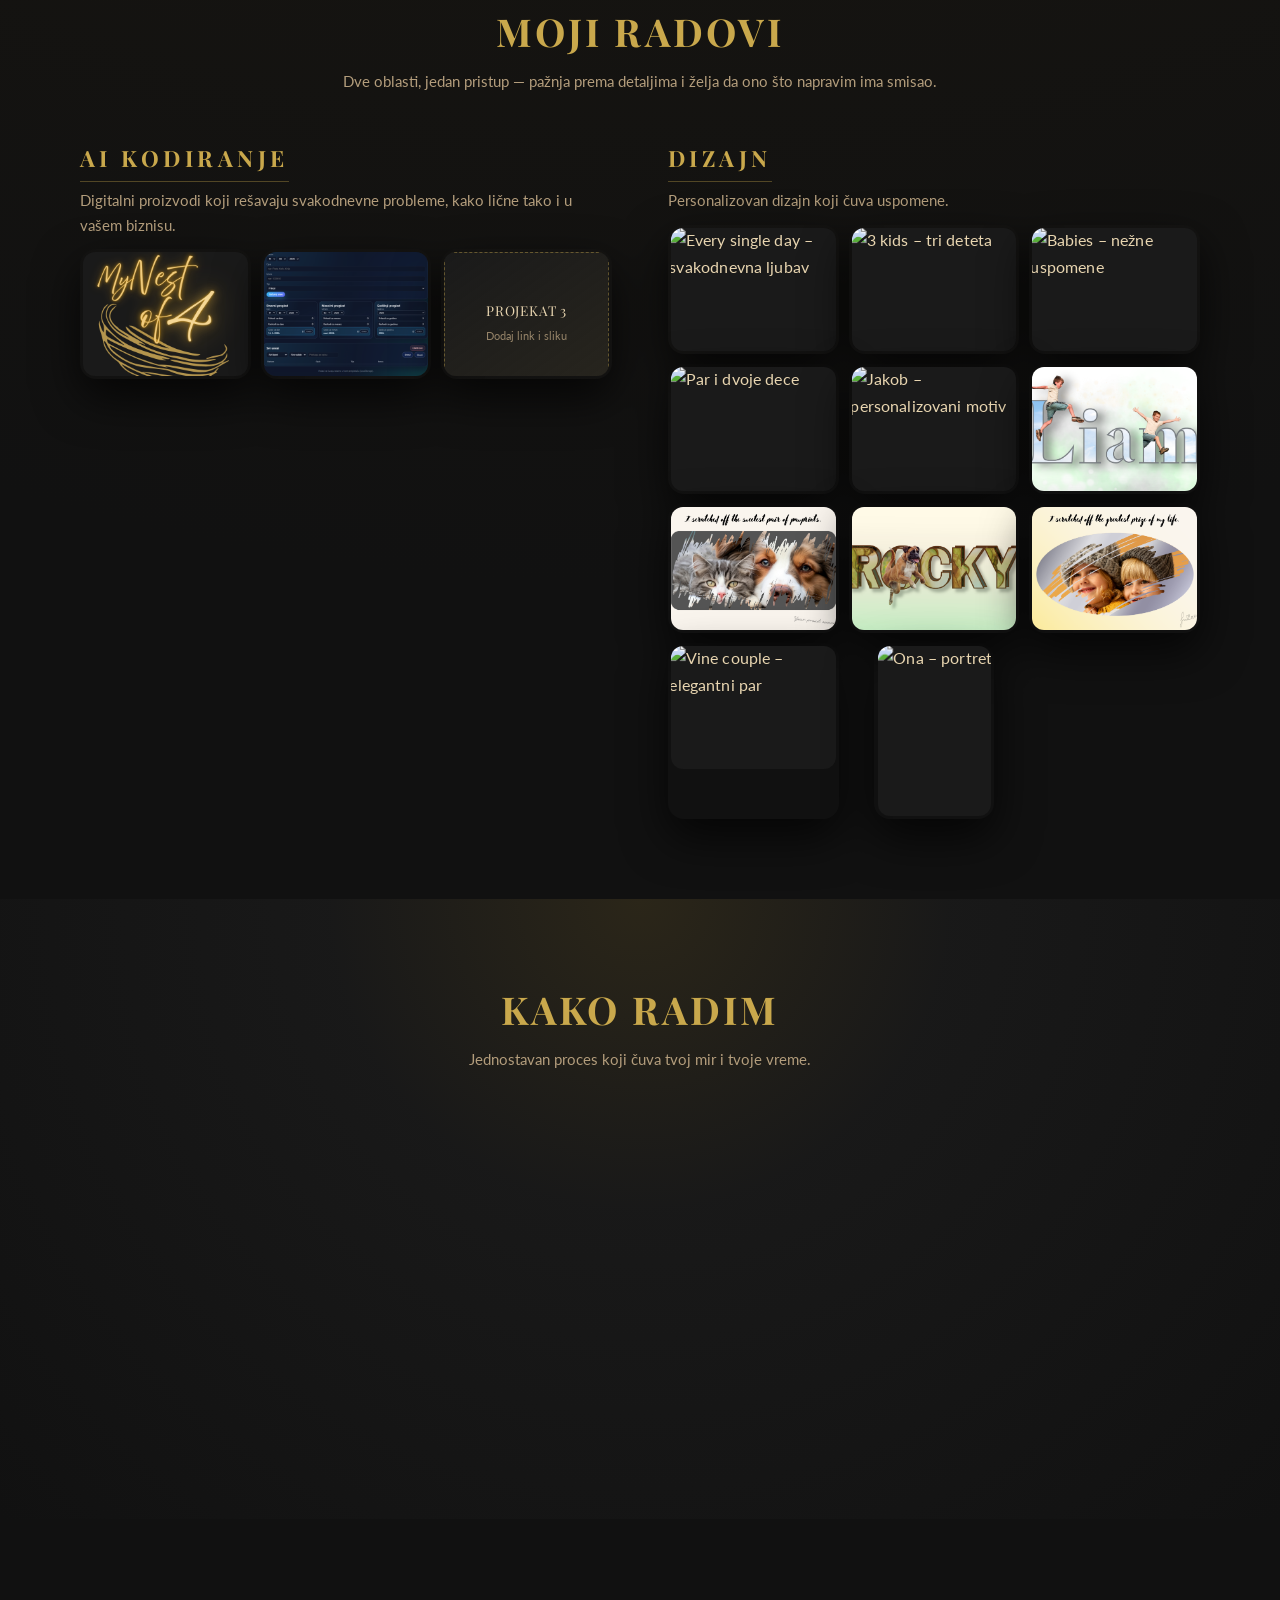
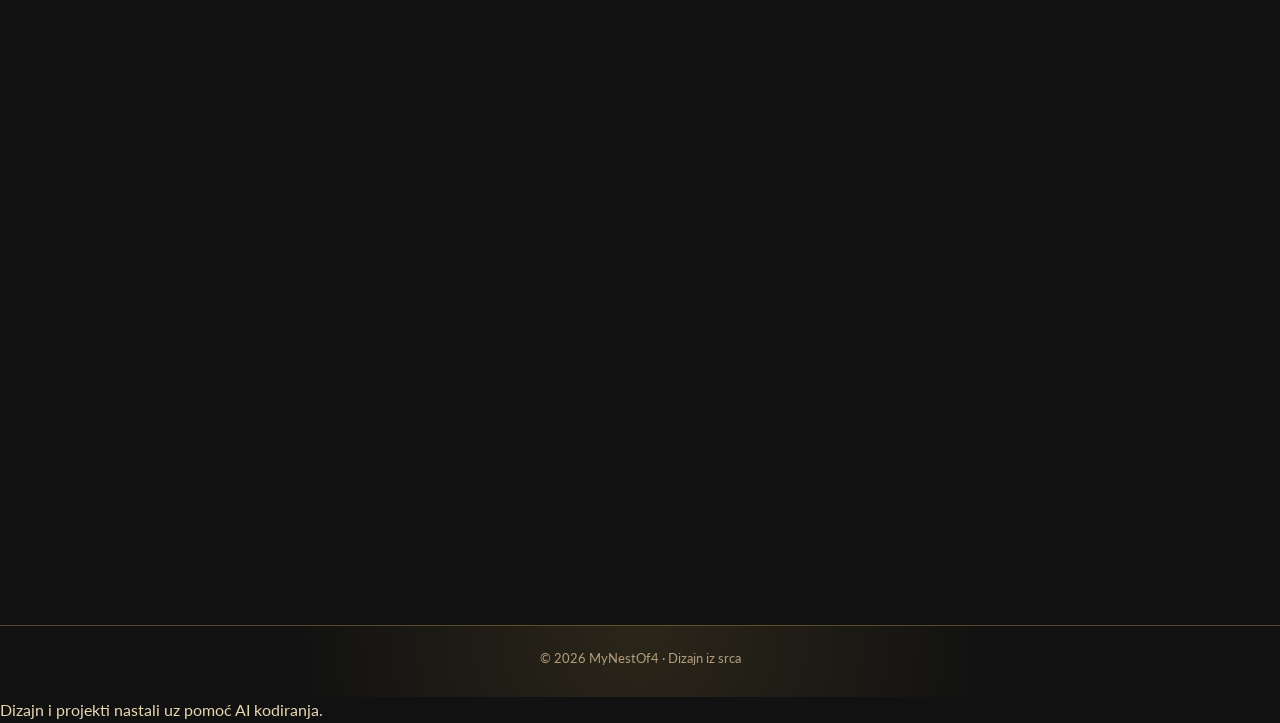
==== commit 7fde62ef: "Dodaj EmailJS integraciju, azuriraj portret i kontakt sekciju Made-with: Cursor" ====
--- a/index.html
+++ b/index.html
@@ -12,6 +12,9 @@
   <link href="https://fonts.googleapis.com/css2?family=Dancing+Script:wght@500;600&family=Lato:wght@300;400;500;700&family=Playfair+Display:wght@500;600;700&display=swap" rel="stylesheet" />
 
   <link rel="stylesheet" href="styles.css?v=3" />
+
+  <!-- EmailJS SDK -->
+  <script src="https://cdn.jsdelivr.net/npm/@emailjs/browser@4/dist/email.min.js"></script>
 </head>
 <body>
   <!-- Floating background particles -->
@@ -62,7 +65,7 @@
     <div class="section-inner about-layout">
       <div class="about-photo float-slow section-observe-left">
         <div class="photo-frame">
-          <img src="images/gorana-portret.png?v=2" alt="Gorana – osnivač MyNestOf4 brenda" />
+          <img src="images/gorana-portret.png?v=3" alt="Gorana – osnivač MyNestOf4 brenda" />
         </div>
       </div>
       <div class="about-text section-observe-right">
@@ -304,9 +307,7 @@
         <button type="submit" class="btn btn-gold">
           Pošalji poruku
         </button>
-        <p class="form-note">
-          Forma je demonstraciona – kada budeš spremna, možeš povezati slanje mejla ili kontakt preko društvenih mreža.
-        </p>
+        <div class="form-message" id="form-message"></div>
       </form>
     </div>
   </section>
--- a/styles.css
+++ b/styles.css
@@ -296,6 +296,11 @@
   color: var(--color-gold);
 }
 
+#contact .section-header h2 {
+  text-transform: none;
+  font-size: clamp(2.2rem, 3.5vw, 2.8rem);
+}
+
 .section-header p {
   margin: 0;
   color: var(--color-text-muted);
@@ -866,6 +871,28 @@
   width: 100%;
 }
 
+.form-message {
+  display: none;
+  margin: 1.2rem 0 0;
+  padding: 0.9rem 1.2rem;
+  border-radius: 8px;
+  font-size: 0.9rem;
+  text-align: center;
+  letter-spacing: 0.02em;
+}
+
+.form-message--success {
+  background: rgba(201, 168, 76, 0.15);
+  border: 1px solid var(--color-gold);
+  color: var(--color-gold);
+}
+
+.form-message--error {
+  background: rgba(220, 60, 60, 0.12);
+  border: 1px solid #c94c4c;
+  color: #e87070;
+}
+
 .form-note {
   margin: 0.9rem 0 0;
   font-size: 0.8rem;
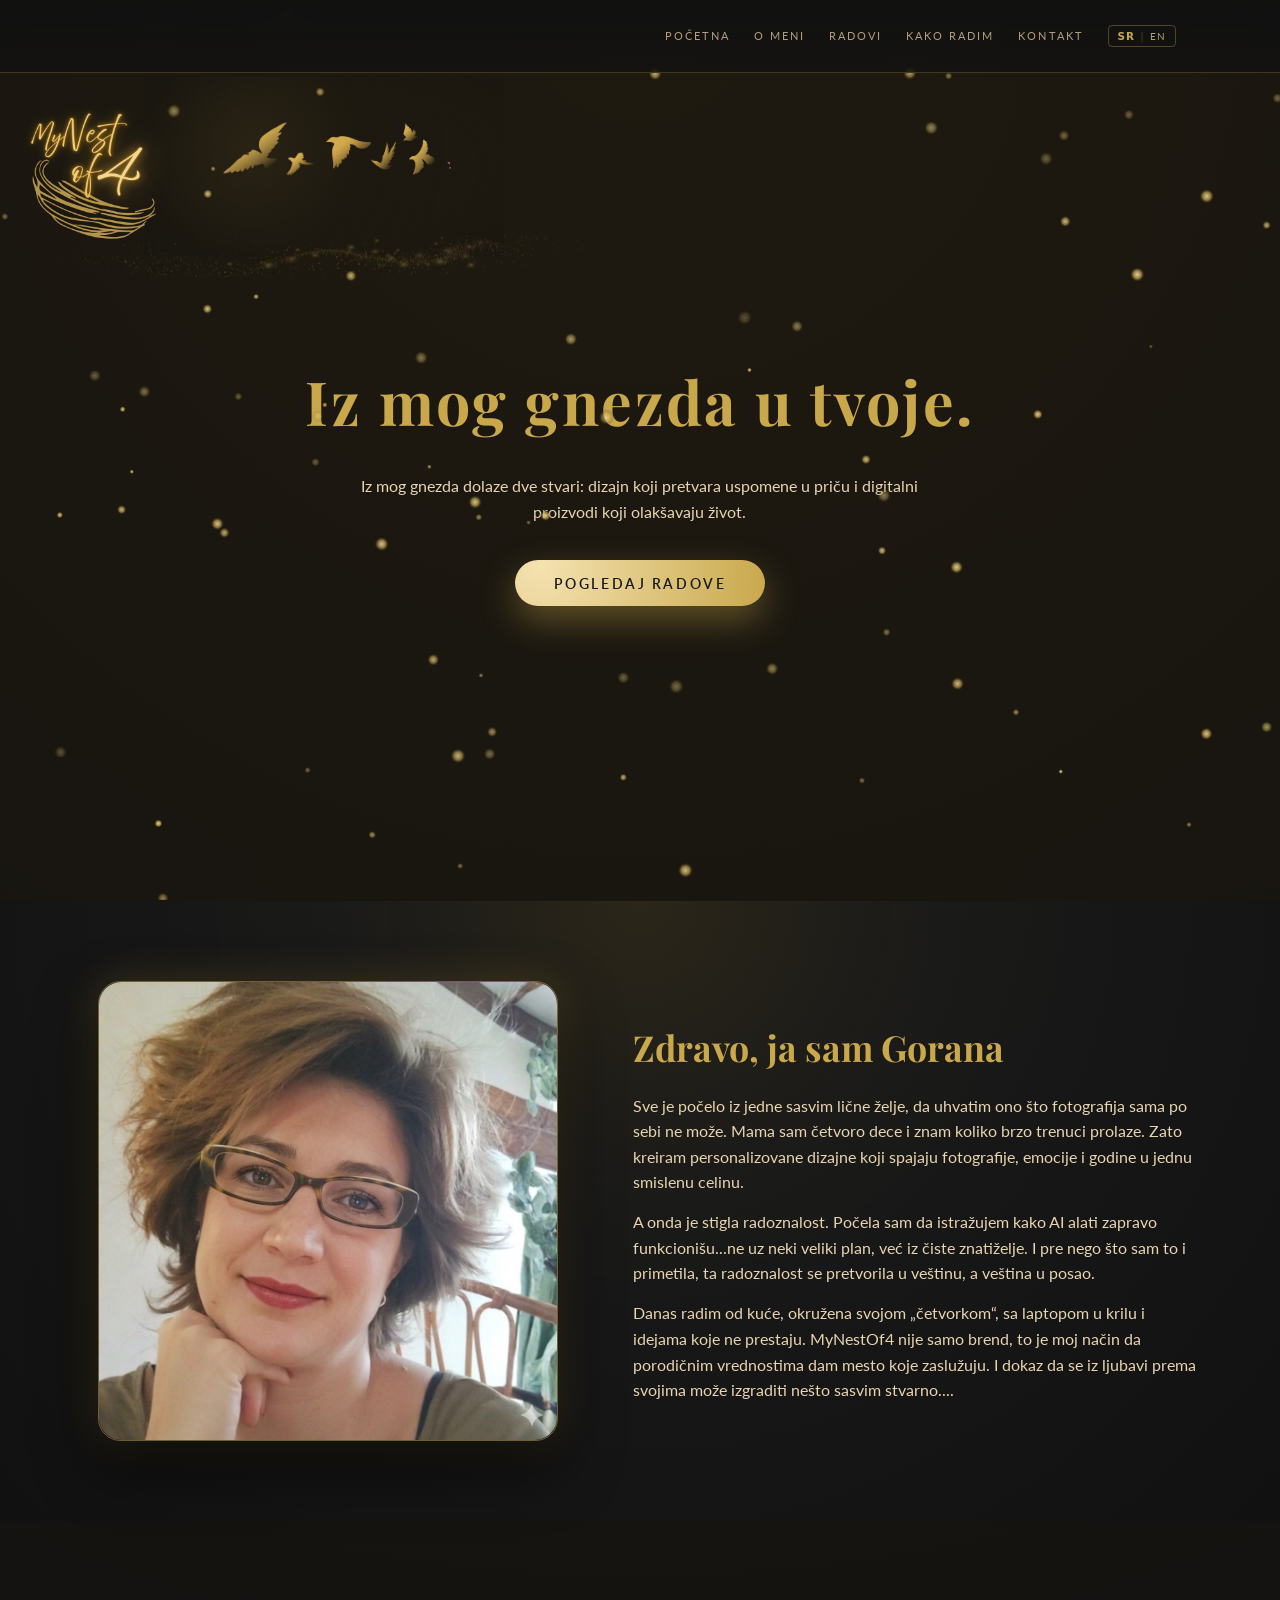
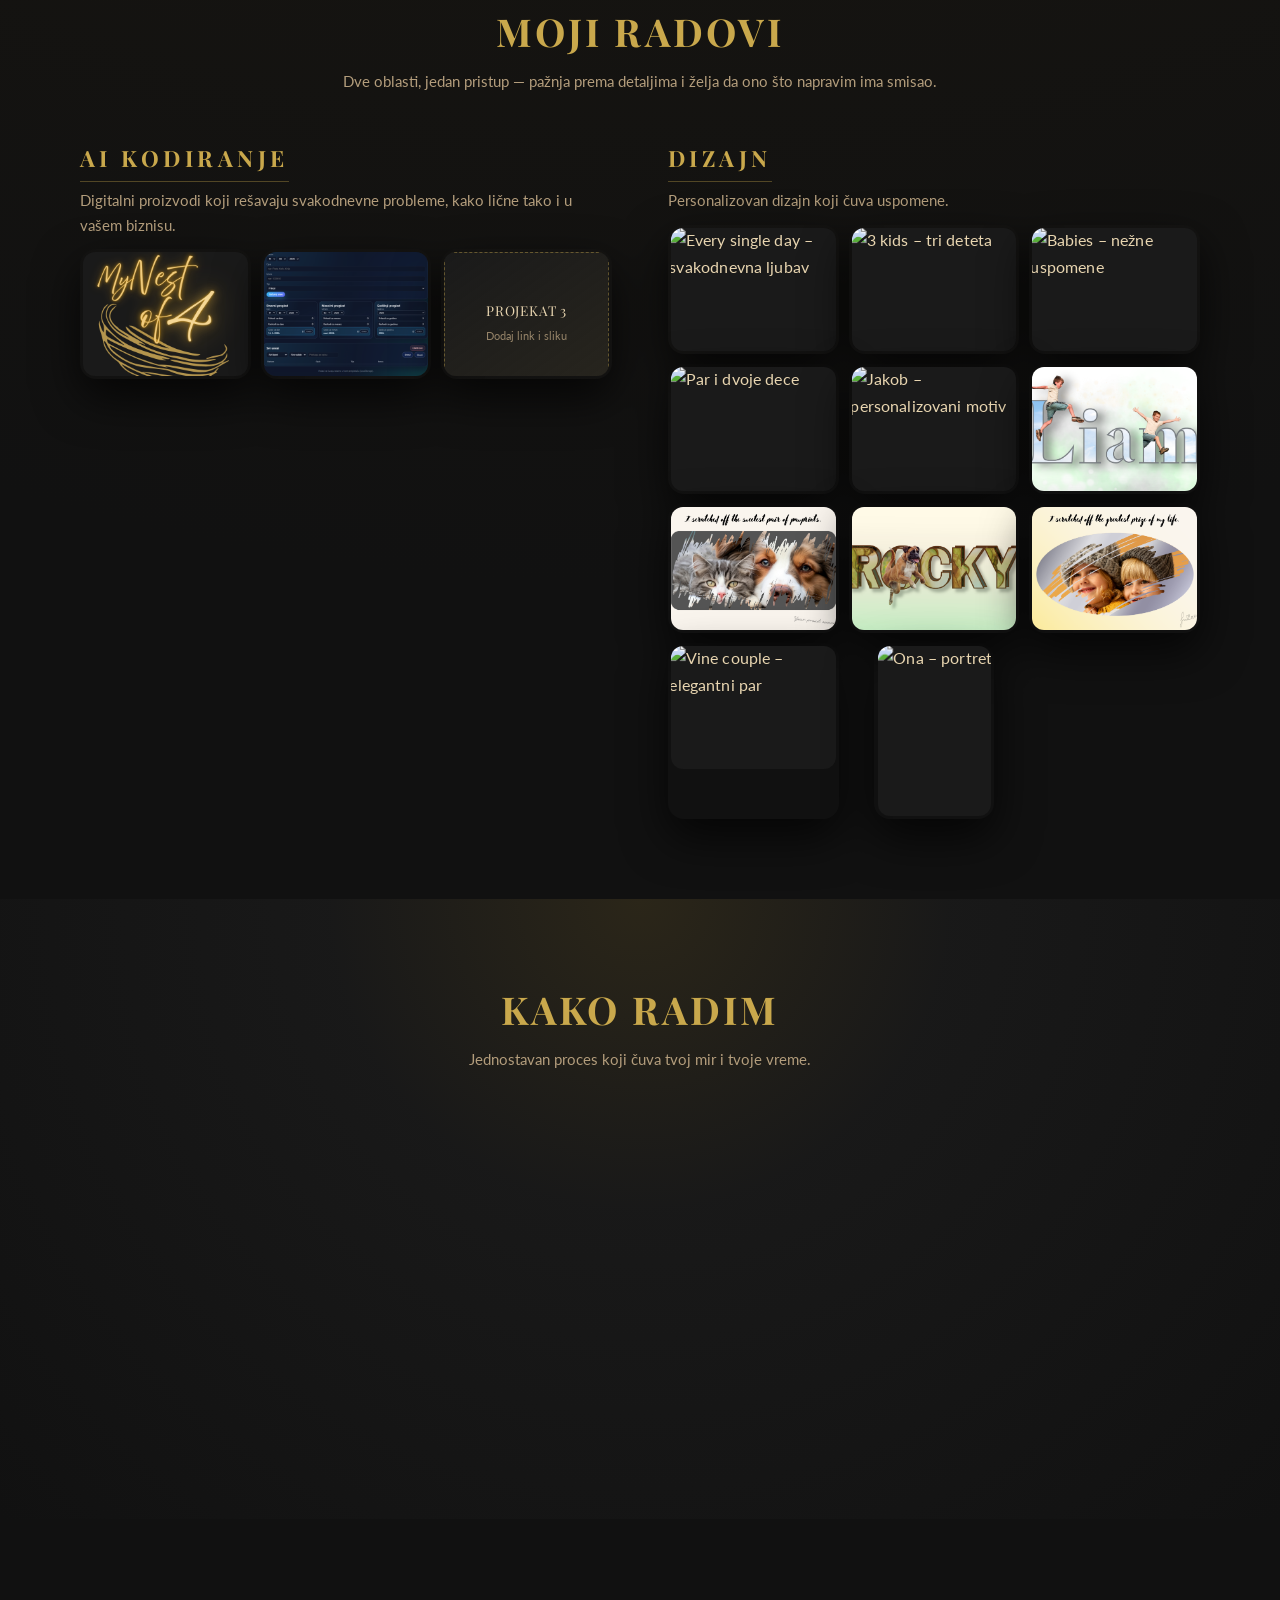
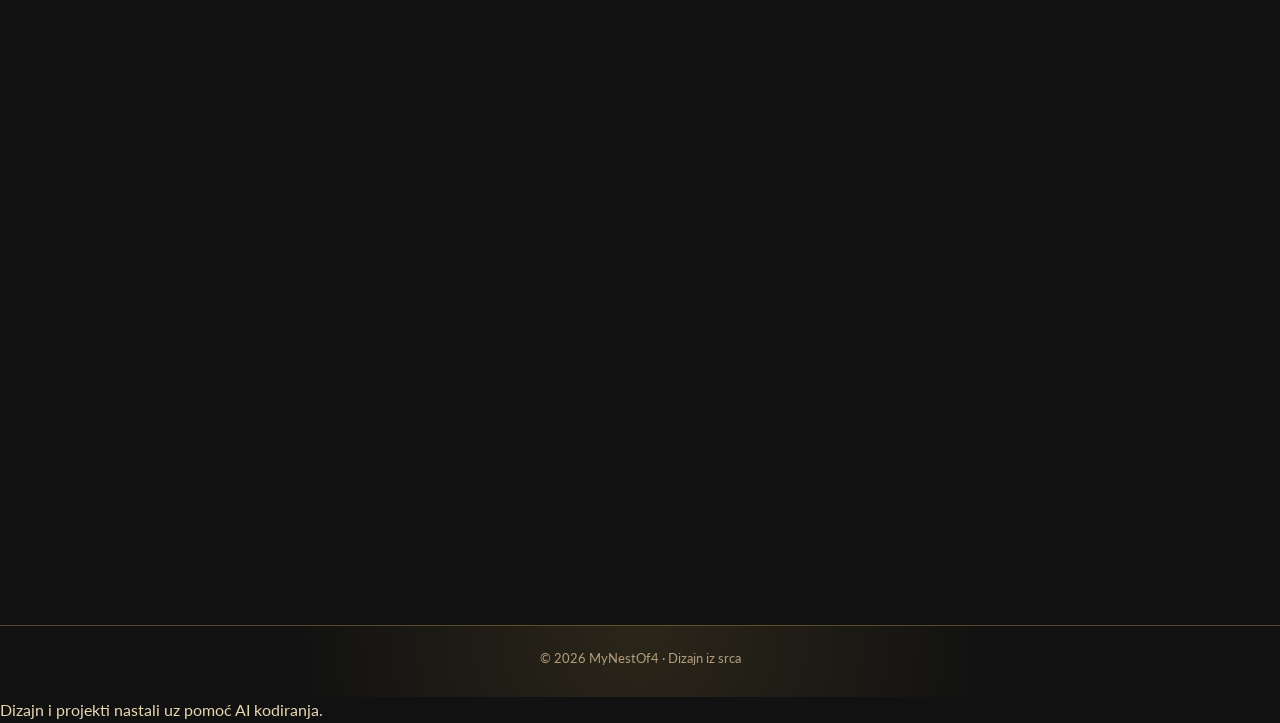
==== commit 76df776c: "Dodaj dvojezicnost (SR/EN) i jezicki-svestan EmailJS auto-reply Made-with: Cursor" ====
--- a/index.html
+++ b/index.html
@@ -24,12 +24,17 @@
   <header class="navbar">
     <div class="nav-inner">
       <nav class="nav-links">
-        <a href="#hero">Početna</a>
-        <a href="#about">O meni</a>
-        <a href="#portfolio">Radovi</a>
-        <a href="#process">Kako radim</a>
-        <a href="#contact">Kontakt</a>
+        <a href="#hero" data-i18n="nav.home">Početna</a>
+        <a href="#about" data-i18n="nav.about">O meni</a>
+        <a href="#portfolio" data-i18n="nav.portfolio">Radovi</a>
+        <a href="#process" data-i18n="nav.process">Kako radim</a>
+        <a href="#contact" data-i18n="nav.contact">Kontakt</a>
       </nav>
+      <button class="lang-toggle" id="lang-toggle" aria-label="Switch language">
+        <span class="lang-option lang-option--active" data-lang="sr">SR</span>
+        <span class="lang-separator">|</span>
+        <span class="lang-option" data-lang="en">EN</span>
+      </button>
     </div>
   </header>
 
@@ -49,12 +54,11 @@
       </div>
     </div>
     <div class="hero-content">
-      <h1 class="hero-heading">Iz mog gnezda u tvoje.</h1>
-      <p class="hero-subtext">
+      <h1 class="hero-heading" data-i18n="hero.heading">Iz mog gnezda u tvoje.</h1>
+      <p class="hero-subtext" data-i18n="hero.subtext">
         Iz mog gnezda dolaze dve stvari: dizajn koji pretvara uspomene u priču i digitalni proizvodi koji olakšavaju život.
-      
       </p>
-      <button class="btn btn-gold" data-scroll-to="#portfolio">
+      <button class="btn btn-gold" data-scroll-to="#portfolio" data-i18n="hero.cta">
         Pogledaj radove
       </button>
     </div>
@@ -69,14 +73,14 @@
         </div>
       </div>
       <div class="about-text section-observe-right">
-        <h2>Zdravo, ja sam Gorana</h2>
-        <p>
+        <h2 data-i18n="about.heading">Zdravo, ja sam Gorana</h2>
+        <p data-i18n="about.p1">
           Sve je počelo iz jedne sasvim lične želje, da uhvatim ono što fotografija sama po sebi ne može. Mama sam četvoro dece i znam koliko brzo trenuci prolaze. Zato kreiram personalizovane dizajne koji spajaju fotografije, emocije i godine u jednu smislenu celinu.
         </p>
-        <p>
+        <p data-i18n="about.p2">
           A onda je stigla radoznalost. Počela sam da istražujem kako AI alati zapravo funkcionišu...ne uz neki veliki plan, već iz čiste znatiželje. I pre nego što sam to i primetila, ta radoznalost se pretvorila u veštinu, a veština u posao.
         </p>
-        <p>
+        <p data-i18n="about.p3">
           Danas radim od kuće, okružena svojom „četvorkom”, sa laptopom u krilu i idejama koje ne prestaju. MyNestOf4 nije samo brend, to je moj način da porodičnim vrednostima dam mesto koje zaslužuju. I dokaz da se iz ljubavi prema svojima može izgraditi nešto sasvim stvarno....
         </p>
       </div>
@@ -87,15 +91,15 @@
   <section id="portfolio" class="section section-observe">
     <div class="section-inner">
       <header class="section-header">
-        <h2>Moji radovi</h2>
-        <p>Dve oblasti, jedan pristup — pažnja prema detaljima i želja da ono što napravim ima smisao.</p>
+        <h2 data-i18n="portfolio.heading">Moji radovi</h2>
+        <p data-i18n="portfolio.subtitle">Dve oblasti, jedan pristup — pažnja prema detaljima i želja da ono što napravim ima smisao.</p>
       </header>
 
       <div class="portfolio-split">
         <!-- Levo: AI kodiranje -->
         <div class="portfolio-column portfolio-column--apps">
-          <h3 class="portfolio-subtitle">AI kodiranje</h3>
-          <p class="portfolio-subtitle-desc">Digitalni proizvodi koji rešavaju svakodnevne probleme, kako lične tako i u vašem biznisu.</p>
+          <h3 class="portfolio-subtitle" data-i18n="portfolio.ai_title">AI kodiranje</h3>
+          <p class="portfolio-subtitle-desc" data-i18n="portfolio.ai_desc">Digitalni proizvodi koji rešavaju svakodnevne probleme, kako lične tako i u vašem biznisu.</p>
           <div class="portfolio-grid portfolio-grid--small portfolio-grid--apps">
         <a href="./" class="portfolio-item portfolio-item-app float-up" target="_blank" rel="noopener" title="Otvori portfolio">
           <div class="portfolio-image">
@@ -109,15 +113,15 @@
           <div class="portfolio-image">
             <img src="images/app licne finansije.png" alt="Lične finansije – praćenje prihoda i rashoda" />
             <div class="portfolio-overlay">
-              <span>Otvori app</span>
+              <span data-i18n="portfolio.open_app">Otvori app</span>
             </div>
           </div>
         </a>
         <a href="#" class="portfolio-item portfolio-item-app float-up" target="_blank" rel="noopener">
           <div class="portfolio-image">
             <div class="portfolio-placeholder">
-              <span>Projekat 3</span>
-              <small>Dodaj link i sliku</small>
+              <span data-i18n="portfolio.project3">Projekat 3</span>
+              <small data-i18n="portfolio.add_link">Dodaj link i sliku</small>
             </div>
           </div>
         </a>
@@ -126,8 +130,8 @@
 
         <!-- Desno: Dizajn -->
         <div class="portfolio-column portfolio-column--dizajn">
-          <h3 class="portfolio-subtitle">Dizajn</h3>
-          <p class="portfolio-subtitle-desc">Personalizovan dizajn koji čuva uspomene.</p>
+          <h3 class="portfolio-subtitle" data-i18n="portfolio.design_title">Dizajn</h3>
+          <p class="portfolio-subtitle-desc" data-i18n="portfolio.design_desc">Personalizovan dizajn koji čuva uspomene.</p>
           <div class="portfolio-grid portfolio-grid--small">
         <div class="portfolio-item float-up">
           <div class="portfolio-image">
@@ -242,36 +246,36 @@
   <section id="process" class="section section-dark section-observe">
     <div class="section-inner">
       <header class="section-header">
-        <h2>Kako radim</h2>
-        <p>Jednostavan proces koji čuva tvoj mir i tvoje vreme.</p>
+        <h2 data-i18n="process.heading">Kako radim</h2>
+        <p data-i18n="process.subtitle">Jednostavan proces koji čuva tvoj mir i tvoje vreme.</p>
       </header>
 
       <div class="process-steps">
         <div class="process-step section-observe">
           <div class="step-circle">1</div>
-          <h3>Pišeš mi</h3>
-          <p>
+          <h3 data-i18n="process.step1_title">Pišeš mi</h3>
+          <p data-i18n="process.step1_desc">
             Ukratko mi opišeš šta želiš — bilo da je u pitanju dizajn uspomene ili digitalni proizvod. Ja se pobrinem za sve ostalo.
           </p>
         </div>
         <div class="process-step section-observe">
           <div class="step-circle">2</div>
-          <h3>Zajedno definišemo projekat</h3>
-          <p>
+          <h3 data-i18n="process.step2_title">Zajedno definišemo projekat</h3>
+          <p data-i18n="process.step2_desc">
             Kroz kratku razmenu informacija dogovaramo detalje — stil, funkcionalnost, rokove i sve što je važno da rezultat bude tačno ono što ti je neophodno.
           </p>
         </div>
         <div class="process-step section-observe">
           <div class="step-circle">3</div>
-          <h3>Radim i pokazujem</h3>
-          <p>
+          <h3 data-i18n="process.step3_title">Radim i pokazujem</h3>
+          <p data-i18n="process.step3_desc">
             Kreiram dizajn ili razvijam proizvod i šaljem ti da vidiš. Svaki projekat uključuje do dve besplatne korekcije.
           </p>
         </div>
         <div class="process-step section-observe">
           <div class="step-circle">4</div>
-          <h3>Preuzimaš gotov proizvod</h3>
-          <p>
+          <h3 data-i18n="process.step4_title">Preuzimaš gotov proizvod</h3>
+          <p data-i18n="process.step4_desc">
             Dobijaš finalni fajl ili funkcionalan digitalni proizvod — spreman za upotrebu.
           </p>
         </div>
@@ -283,8 +287,8 @@
   <section id="contact" class="section contact-section section-observe">
     <div class="section-inner contact-inner">
       <header class="section-header">
-        <h2>Hajde da napravimo nešto lepo zajedno</h2>
-        <p>
+        <h2 data-i18n="contact.heading">Hajde da napravimo nešto lepo zajedno</h2>
+        <p data-i18n="contact.subtitle">
           Imaš ideju — za dizajn, aplikaciju ili sajt? Opiši mi je u nekoliko rečenica i zajedno ćemo je pretvoriti u nešto stvarno.
         </p>
       </header>
@@ -292,19 +296,19 @@
       <form class="contact-form" autocomplete="on">
         <div class="form-row">
           <div class="form-group">
-            <label for="name">Ime i prezime</label>
-            <input type="text" id="name" name="name" placeholder="Unesi svoje ime" required />
+            <label for="name" data-i18n="contact.name_label">Ime i prezime</label>
+            <input type="text" id="name" name="name" placeholder="Unesi svoje ime" data-i18n-placeholder="contact.name_placeholder" required />
           </div>
           <div class="form-group">
-            <label for="email">E-mail adresa</label>
-            <input type="email" id="email" name="email" placeholder="tvoje.ime@email.com" required />
+            <label for="email" data-i18n="contact.email_label">E-mail adresa</label>
+            <input type="email" id="email" name="email" placeholder="tvoje.ime@email.com" data-i18n-placeholder="contact.email_placeholder" required />
           </div>
         </div>
         <div class="form-group">
-          <label for="message">Poruka</label>
-          <textarea id="message" name="message" rows="5" placeholder="Ispričaj mi malo o osobi, povodu ili uspomeni..."></textarea>
-        </div>
-        <button type="submit" class="btn btn-gold">
+          <label for="message" data-i18n="contact.message_label">Poruka</label>
+          <textarea id="message" name="message" rows="5" data-i18n-placeholder="contact.message_placeholder" placeholder="Ispričaj mi malo o osobi, povodu ili uspomeni..."></textarea>
+        </div>
+        <button type="submit" class="btn btn-gold" data-i18n="contact.submit">
           Pošalji poruku
         </button>
         <div class="form-message" id="form-message"></div>
@@ -314,10 +318,11 @@
 
   <footer class="footer">
     <div class="footer-inner">
-      <span>© <span id="year"></span> MyNestOf4 · Dizajn iz srca</span>
+      <span>© <span id="year"></span> MyNestOf4 · <span data-i18n="footer.text">Dizajn iz srca</span></span>
     </div>
   </footer>
 
+  <script src="i18n.js"></script>
   <script src="script.js"></script>
 </body>
 </html>
--- a/styles.css
+++ b/styles.css
@@ -262,6 +262,44 @@
   width: 100%;
 }
 
+/* Language toggle */
+.lang-toggle {
+  background: none;
+  border: 1px solid rgba(201, 168, 76, 0.35);
+  border-radius: 4px;
+  padding: 0.25rem 0.55rem;
+  cursor: pointer;
+  display: flex;
+  align-items: center;
+  gap: 0.3rem;
+  font-family: inherit;
+  font-size: 0.65rem;
+  letter-spacing: 0.12em;
+  transition: border-color 200ms ease;
+}
+
+.lang-toggle:hover {
+  border-color: var(--color-gold);
+}
+
+.lang-option {
+  color: var(--color-text-muted);
+  transition: color 200ms ease;
+  cursor: pointer;
+}
+
+.lang-option--active {
+  color: var(--color-gold);
+  font-weight: 700;
+}
+
+.lang-separator {
+  color: rgba(201, 168, 76, 0.3);
+  font-weight: 300;
+  pointer-events: none;
+}
+
+
 /* Sections */
 
 .section {
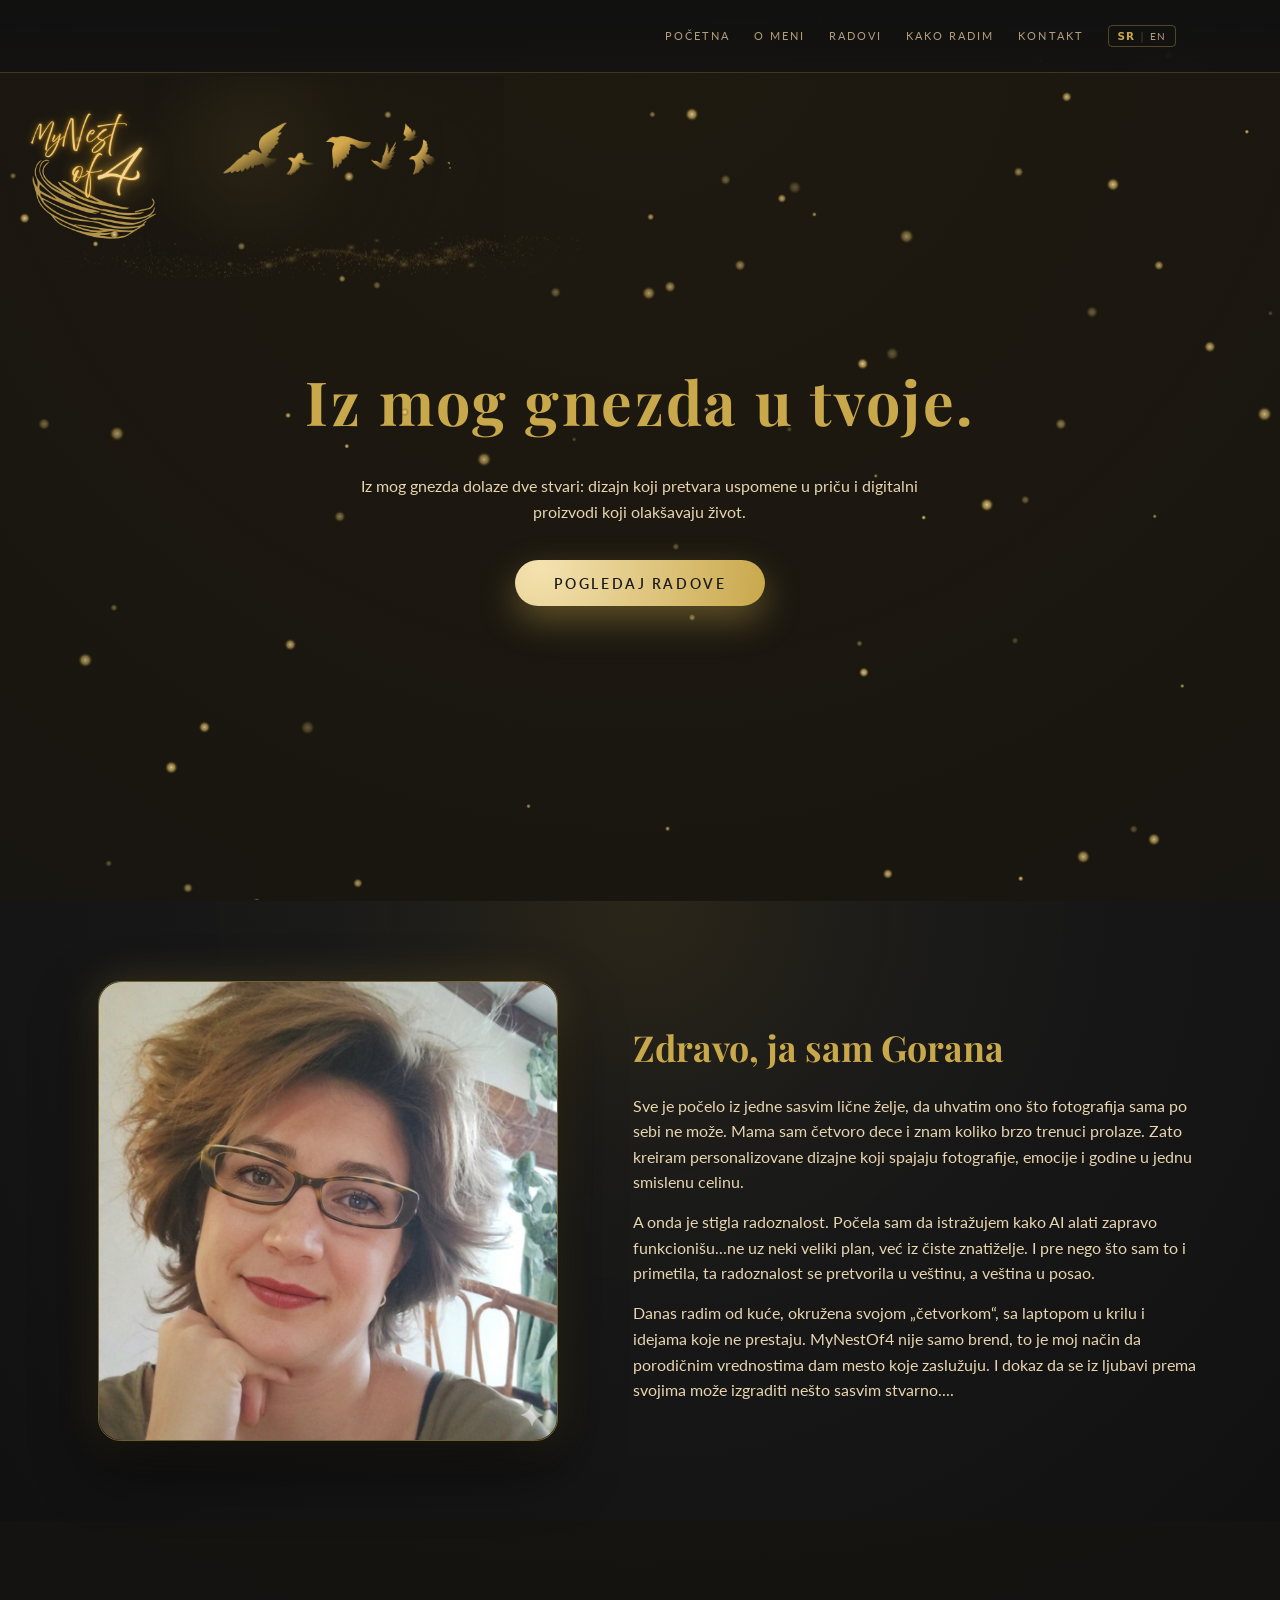
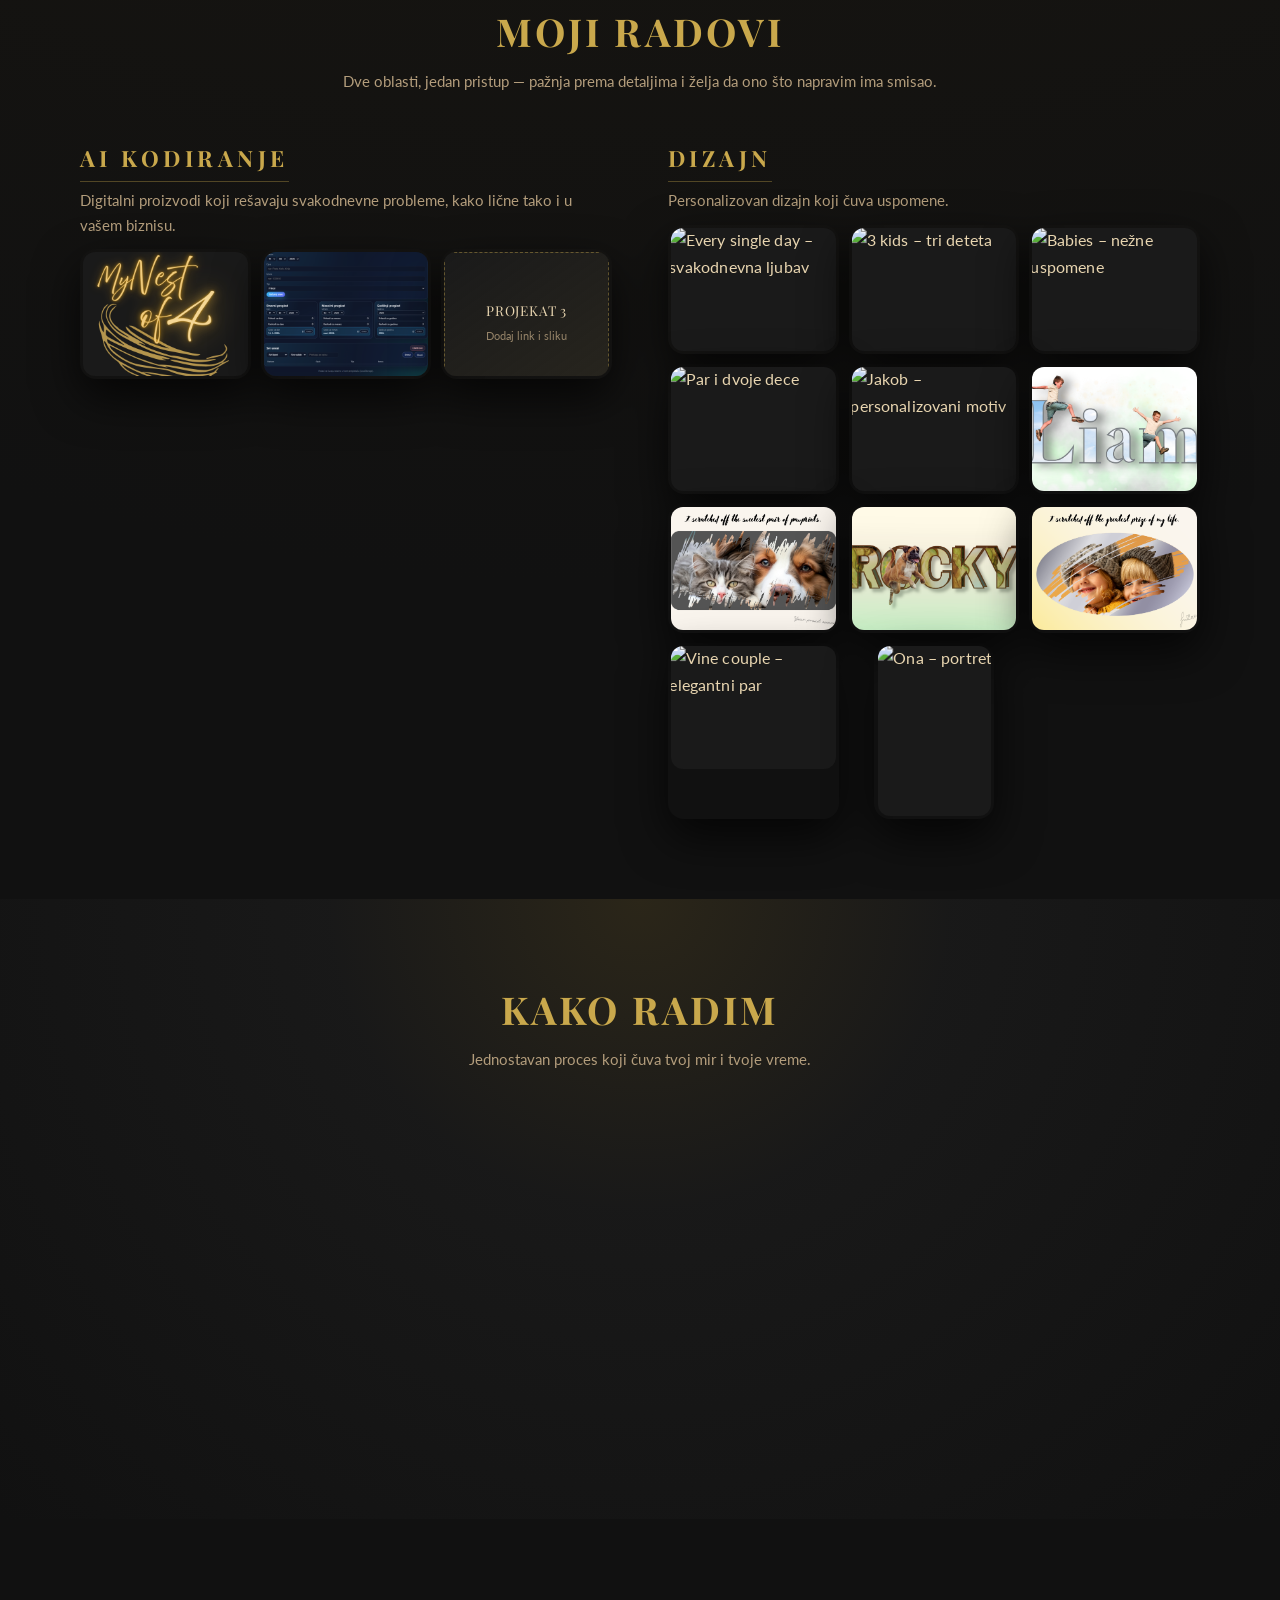
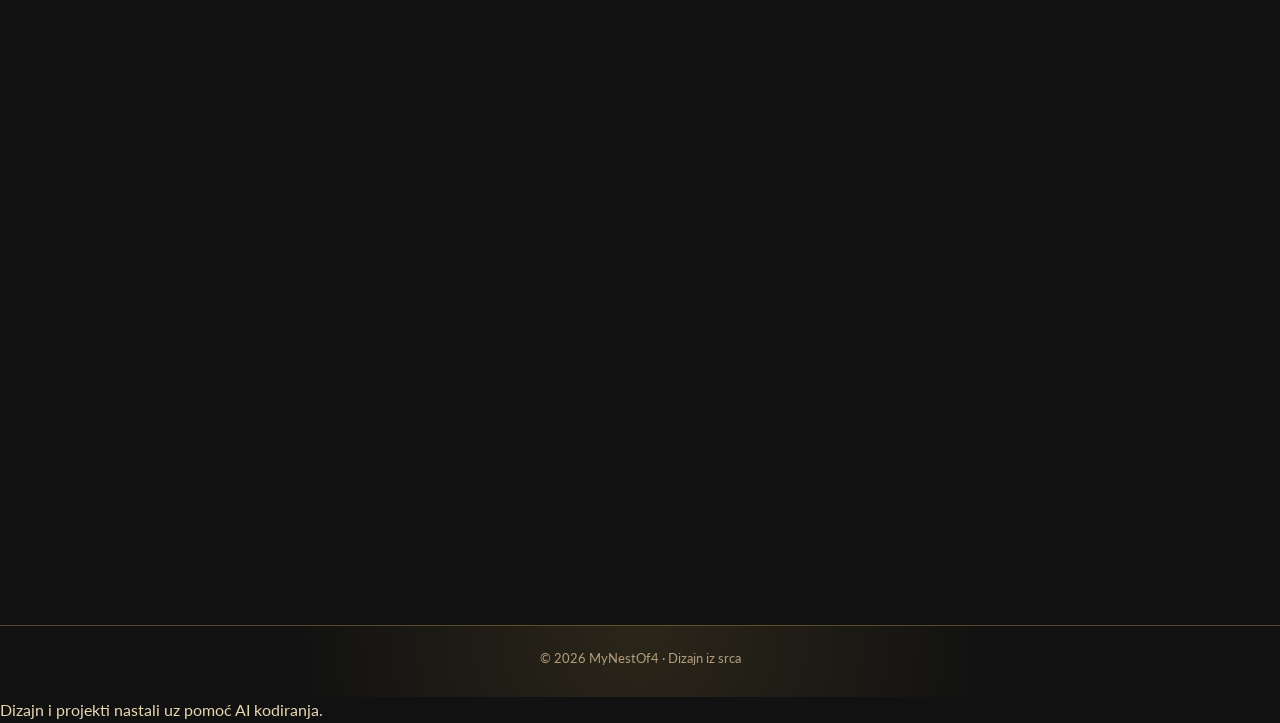
==== commit 6db0596f: "Popravi mobilni hamburger meni, i18n za aria, deploy pripreme Made-with: Cursor" ====
--- a/index.html
+++ b/index.html
@@ -11,7 +11,7 @@
   <link rel="preconnect" href="https://fonts.gstatic.com" crossorigin />
   <link href="https://fonts.googleapis.com/css2?family=Dancing+Script:wght@500;600&family=Lato:wght@300;400;500;700&family=Playfair+Display:wght@500;600;700&display=swap" rel="stylesheet" />
 
-  <link rel="stylesheet" href="styles.css?v=3" />
+  <link rel="stylesheet" href="styles.css?v=4" />
 
   <!-- EmailJS SDK -->
   <script src="https://cdn.jsdelivr.net/npm/@emailjs/browser@4/dist/email.min.js"></script>
@@ -23,7 +23,12 @@
   <!-- Navigation -->
   <header class="navbar">
     <div class="nav-inner">
-      <nav class="nav-links">
+      <button type="button" class="hamburger" id="hamburger" data-i18n-aria="nav.menu_toggle" aria-controls="nav-links" aria-expanded="false">
+        <span class="hamburger-line"></span>
+        <span class="hamburger-line"></span>
+        <span class="hamburger-line"></span>
+      </button>
+      <nav class="nav-links" id="nav-links">
         <a href="#hero" data-i18n="nav.home">Početna</a>
         <a href="#about" data-i18n="nav.about">O meni</a>
         <a href="#portfolio" data-i18n="nav.portfolio">Radovi</a>
--- a/styles.css
+++ b/styles.css
@@ -300,6 +300,11 @@
 }
 
 
+/* Hamburger - hidden on desktop */
+.hamburger {
+  display: none;
+}
+
 /* Sections */
 
 .section {
@@ -1063,6 +1068,89 @@
 
 /* Responsive */
 
+@media (max-width: 768px) {
+  /* Hamburger menu (samo mobilni / uski ekrani) */
+  .nav-inner {
+    justify-content: space-between;
+    width: 100%;
+  }
+
+  .hamburger {
+    display: flex;
+    flex-direction: column;
+    justify-content: center;
+    gap: 5px;
+    background: none;
+    border: none;
+    cursor: pointer;
+    padding: 0.4rem;
+    z-index: 30;
+  }
+
+  .hamburger-line {
+    display: block;
+    width: 22px;
+    height: 2px;
+    background: var(--color-gold);
+    border-radius: 2px;
+    transition: transform 300ms ease, opacity 200ms ease;
+  }
+
+  .hamburger.is-active .hamburger-line:nth-child(1) {
+    transform: translateY(7px) rotate(45deg);
+  }
+
+  .hamburger.is-active .hamburger-line:nth-child(2) {
+    opacity: 0;
+  }
+
+  .hamburger.is-active .hamburger-line:nth-child(3) {
+    transform: translateY(-7px) rotate(-45deg);
+  }
+
+  .nav-links {
+    position: fixed;
+    top: var(--nav-height);
+    left: 0;
+    right: 0;
+    z-index: 25;
+    flex-direction: column;
+    align-items: center;
+    gap: 0;
+    background: rgba(17, 17, 17, 0.97);
+    backdrop-filter: blur(18px);
+    border-bottom: 1px solid rgba(201, 168, 76, 0.25);
+    max-height: 0;
+    overflow: hidden;
+    visibility: hidden;
+    transition: max-height 350ms ease, padding 350ms ease, visibility 0s linear 350ms;
+    padding: 0 1.5rem;
+  }
+
+  .nav-links.is-open {
+    max-height: 420px;
+    padding: 1rem 1.5rem;
+    visibility: visible;
+    transition: max-height 350ms ease, padding 350ms ease, visibility 0s linear 0s;
+  }
+
+  .nav-links a {
+    padding: 0.75rem 0;
+    font-size: 0.8rem;
+    width: 100%;
+    text-align: center;
+    border-bottom: 1px solid rgba(201, 168, 76, 0.08);
+  }
+
+  .nav-links a:last-child {
+    border-bottom: none;
+  }
+
+  body.nav-open {
+    overflow: hidden;
+  }
+}
+
 @media (max-width: 960px) {
   .portfolio-split {
     grid-template-columns: 1fr;
@@ -1091,10 +1179,6 @@
   .photo-frame img {
     height: auto;
     aspect-ratio: auto;
-  }
-
-  .nav-links {
-    display: none;
   }
 
   .section {
